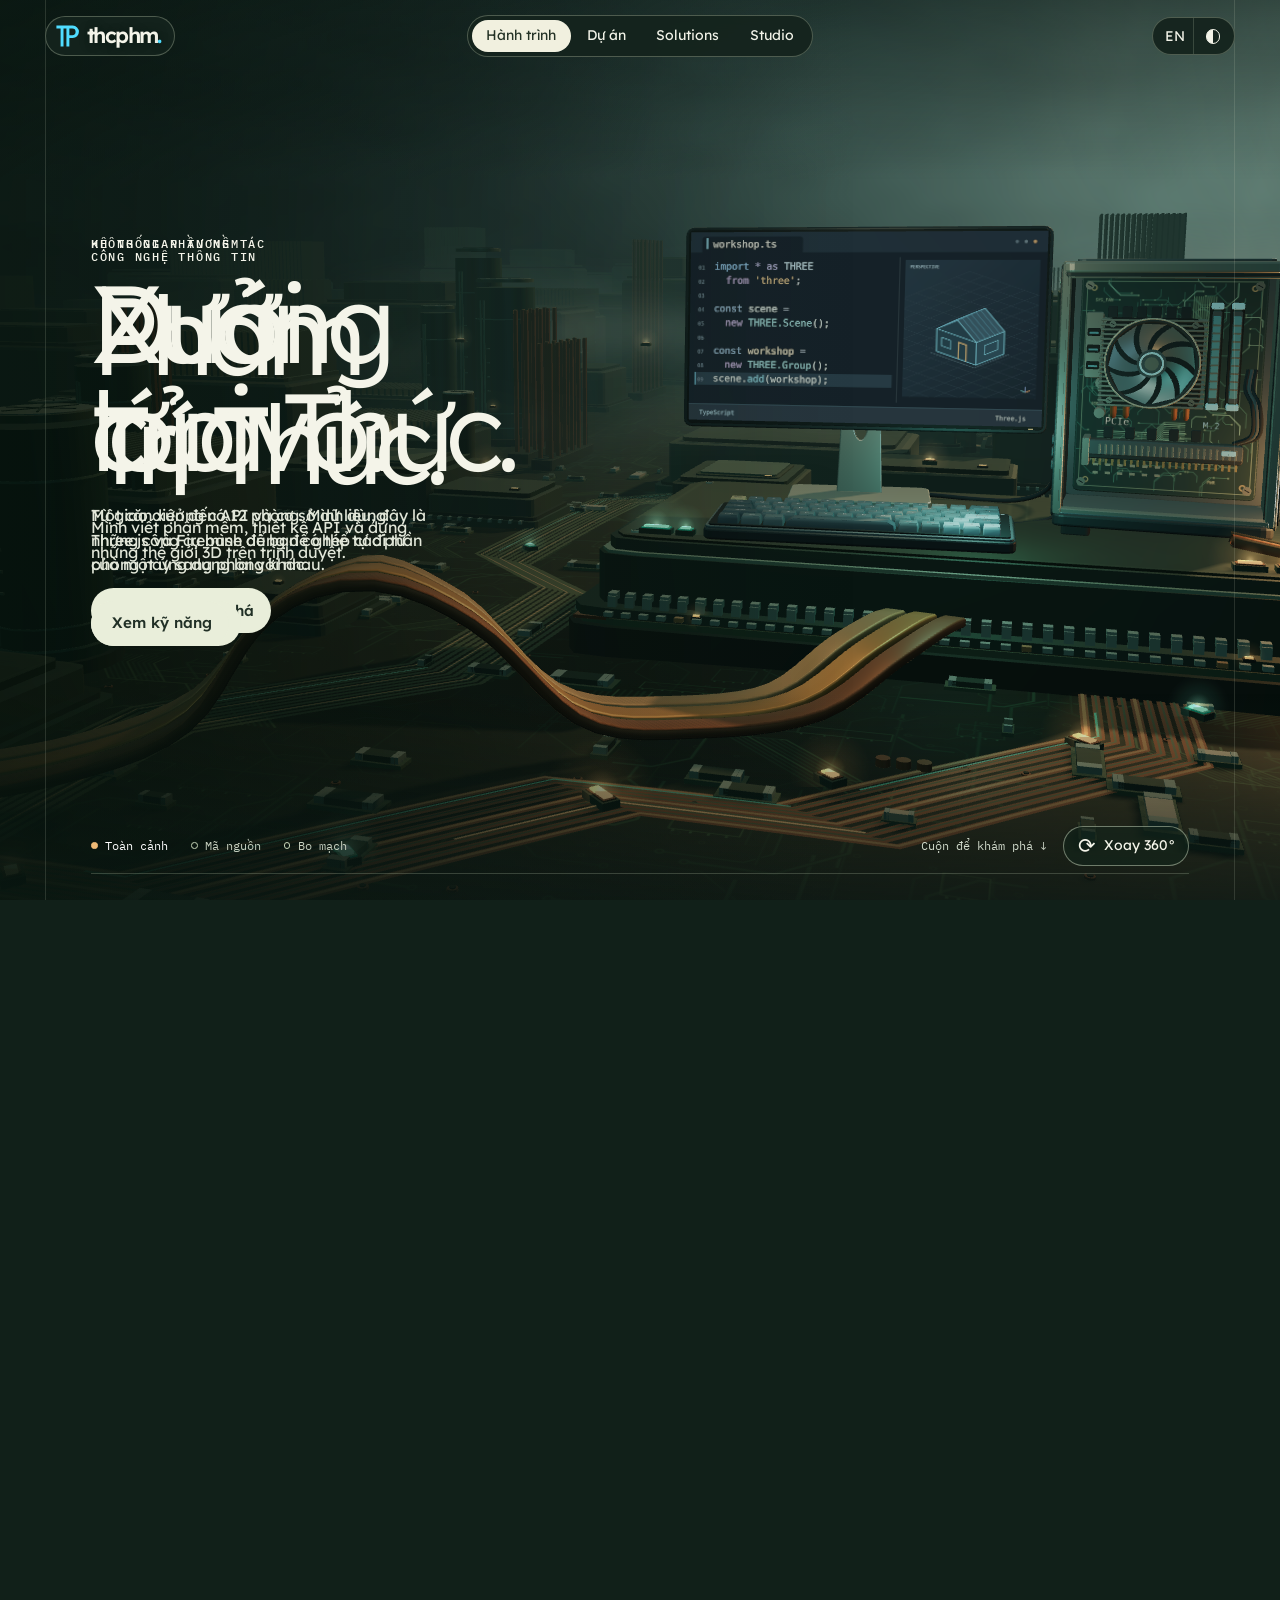
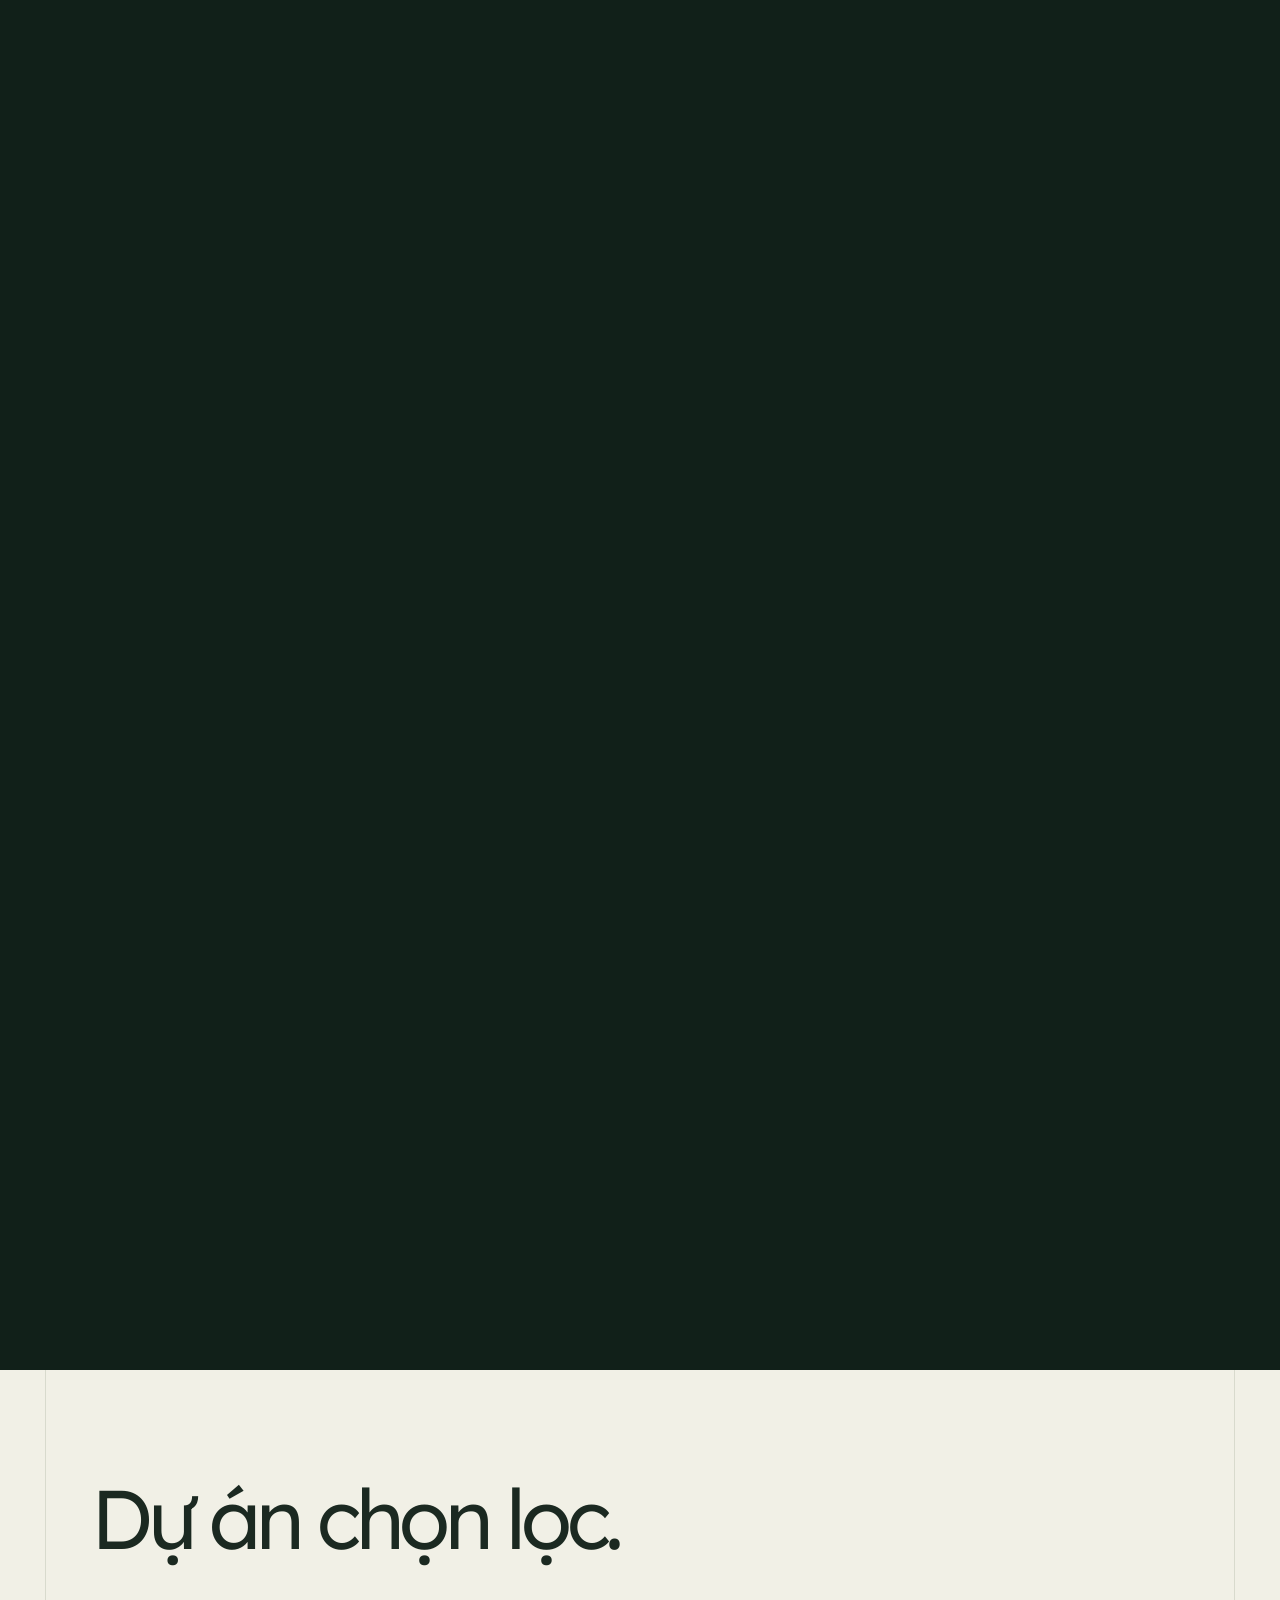
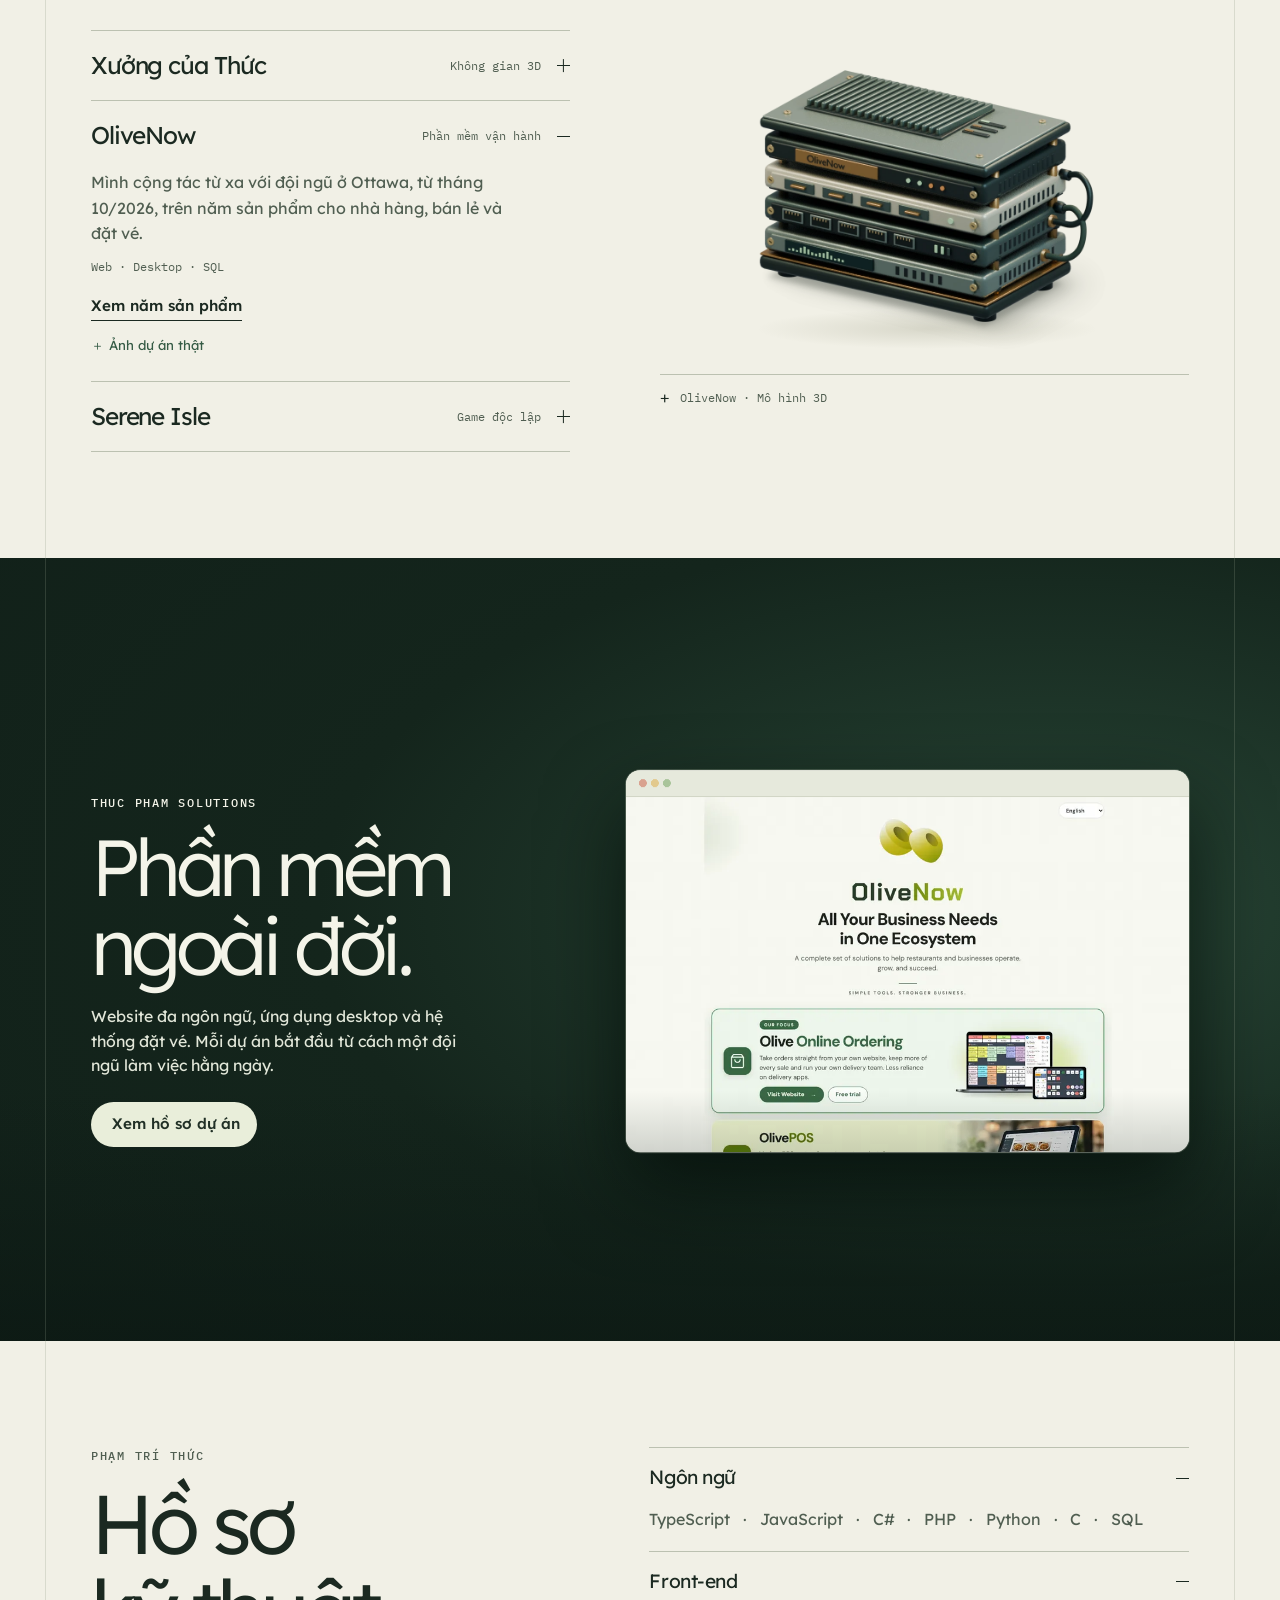
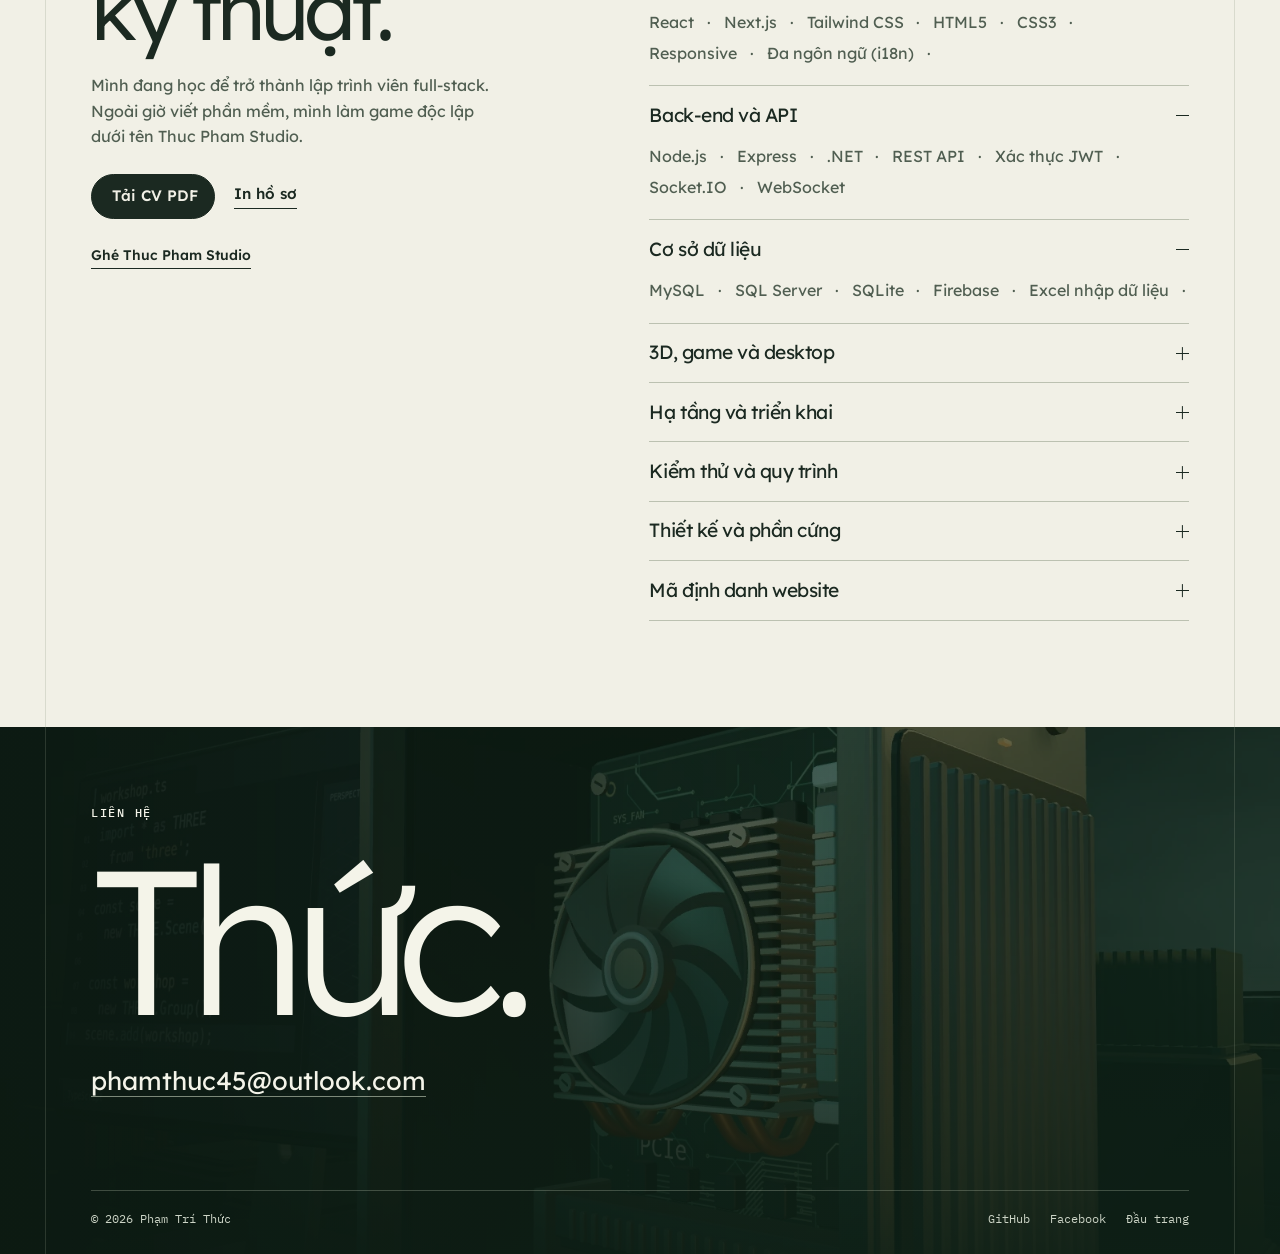
==== index.html @ 3caa277a "Sửa lỗi font tiếng Việt trên điện thoại Chữ monospace dùng ui-monospace/Courier New; điện thoại khôn" ====
<!doctype html>
<html
  lang="vi"
  data-theme="light"
  data-title-vi="Phạm Trí Thức · Hành trình CV 3D"
  data-title-en="Phạm Trí Thức · A 3D CV journey"
  data-desc-vi="Khám phá góc lập trình, dự án và kỹ năng của Phạm Trí Thức trong một hành trình 3D."
  data-desc-en="Explore Phạm Trí Thức’s software, projects and skills in a scroll-driven 3D world."
>
  <head
    ><meta charset="utf-8" /><meta
      name="viewport"
      content="width=device-width, initial-scale=1, viewport-fit=cover" /><meta
      name="theme-color"
      content="#14241d" />
    <title>Phạm Trí Thức · Hành trình CV 3D</title
    ><meta
      name="description"
      content="Khám phá góc lập trình, dự án và kỹ năng của Phạm Trí Thức trong một hành trình 3D." /><link rel="canonical" href="https://thcphm.github.io/" /><meta property="og:type" content="website" /><meta property="og:site_name" content="Phạm Trí Thức" /><meta property="og:locale" content="vi_VN" /><meta property="og:url" content="https://thcphm.github.io/" /><meta property="og:title" content="Phạm Trí Thức · Hành trình CV 3D" /><meta property="og:description" content="Khám phá góc lập trình, dự án và kỹ năng của Phạm Trí Thức trong một hành trình 3D." /><meta property="og:image" content="https://thcphm.github.io/assets/og-home.jpg" /><meta property="og:image:width" content="1200" /><meta property="og:image:height" content="630" /><meta name="twitter:card" content="summary_large_image" /><script>
      document.documentElement.classList.add("js");
      try {
        if (localStorage.getItem("tp-lang") === "en") document.documentElement.lang = "en";
        if (localStorage.getItem("tp-theme") === "dark") document.documentElement.dataset.theme = "dark";
      } catch (e) {}
    </script>
    <link rel="icon" href="/assets/field/tp-mark.svg" /><link rel="stylesheet" href="/assets/field-guide.css?v=tp9" />
    <script defer src="/script.js?v=field-4"></script
    ><script defer src="/assets/field-guide.js?v=tp5"></script
    ><script data-goatcounter="https://thcphm.goatcounter.com/count" async src="//gc.zgo.at/count.js"></script
    ><link rel="stylesheet" href="/assets/workshop-viewer.css?v=6" /><script
      defer
      src="/assets/workshop-viewer.js?v=6"
    ></script
  ></head>
  <body id="top" class="page-home"
    ><a class="skip" href="#content"><span lang="vi">Đến nội dung</span><span lang="en">Skip to content</span></a>
    <header class="mast"
      ><a
        class="identity"
        href="/"
        aria-label="Phạm Trí Thức · Trang chủ"
        data-label-vi="Phạm Trí Thức · Trang chủ"
        data-label-en="Phạm Trí Thức · Home"
        ><svg class="brand-mark" viewBox="-2 -2 112 104" aria-hidden="true" focusable="false">
          <path
            fill="currentColor"
            fill-rule="evenodd"
            d="M0 0H78A30 30 0 0 1 78 60H62V100H48V14H34V100H20V14H0Z M62 14V46H76A16 16 0 0 0 76 14Z"
          /></svg
        ><span>thcphm<span class="brand-dot">.</span></span></a
      >
      <nav
        id="site-nav"
        aria-label="Điều hướng chính"
        data-label-vi="Điều hướng chính"
        data-label-en="Main navigation"
        ><a href="/" aria-current="page"><span lang="vi">Hành trình</span><span lang="en">Journey</span></a
        ><a href="/#du-an"><span lang="vi">Dự án</span><span lang="en">Projects</span></a
        ><a href="/solutions/">Solutions</a><a href="/studio/">Studio</a></nav
      ><div class="mast-tools"
        ><button
          id="lang-toggle"
          type="button"
          aria-label="Switch to English"
          data-label-vi="Switch to English"
          data-label-en="Đổi sang tiếng Việt"
          ><span lang="vi">EN</span><span lang="en">VI</span></button
        ><button
          id="theme-toggle"
          type="button"
          aria-label="Đổi giao diện sáng tối"
          data-label-vi="Đổi giao diện sáng tối"
          data-label-en="Change colour theme"
          aria-pressed="false"
          ><span class="theme-disc" aria-hidden="true"></span></button
        ><button
          id="menu-toggle"
          type="button"
          aria-expanded="false"
          aria-controls="site-nav"
          aria-label="Mở trình đơn"
          data-label-vi="Mở trình đơn"
          data-label-en="Open menu"
          ><span aria-hidden="true">☰</span></button
        ></div
      ></header
    >
    <main id="content"
      ><section
        class="tour"
        id="ho-so"
        aria-label="Hành trình CV 3D"
        data-label-vi="Hành trình CV 3D"
        data-label-en="The 3D CV journey"
        ><div class="marker mk-code" id="ma-nguon" aria-hidden="true"></div
        ><div class="marker mk-hardware" id="bo-mach" aria-hidden="true"></div>
        <div class="tour-stage"
          ><div class="world-visual" aria-hidden="true"
            ><picture class="world-plate" data-plate="0"
              ><source media="(max-aspect-ratio: 4/5)" srcset="/assets/field/mobile/profile.webp" /><img
                src="/assets/field/profile.webp"
                alt=""
                draggable="false"
                fetchpriority="high" /></picture
            ><picture class="world-plate" data-plate="1"
              ><source media="(max-aspect-ratio: 4/5)" srcset="/assets/field/mobile/code.webp" /><img
                src="/assets/field/code.webp"
                alt=""
                draggable="false"
                loading="lazy" /></picture
            ><picture class="world-plate" data-plate="2"
              ><source media="(max-aspect-ratio: 4/5)" srcset="/assets/field/mobile/hardware.webp" /><img
                src="/assets/field/hardware.webp"
                alt=""
                draggable="false"
                loading="lazy" /></picture
            ><canvas id="world-canvas" hidden></canvas></div
          ><div class="world-shade"></div><div class="page-lines" aria-hidden="true"></div>
          <div class="tour-copy inset"
            ><article class="chapter-copy active" data-copy="0"
              ><p class="eyebrow"
                ><span lang="vi">Công nghệ thông tin</span><span lang="en">Information technology</span></p
              ><h1>Phạm<br />Trí Thức.</h1
              ><p class="deck"
                ><span lang="vi">Mình viết phần mềm, thiết kế API và dựng những thế giới 3D trên trình duyệt.</span
                ><span lang="en">I build software, design APIs and create 3D worlds for the browser.</span></p
              ><a class="pill" href="#ma-nguon"
                ><span lang="vi">Bắt đầu khám phá</span><span lang="en">Start exploring</span></a
              ></article
            ><article class="chapter-copy" data-copy="1"
              ><p class="eyebrow"
                ><span lang="vi">Không gian tương tác</span><span lang="en">Interactive spaces</span></p
              ><h2
                ><span lang="vi">Xưởng<br />của Thức.</span><span lang="en">Inside my<br />workshop.</span></h2
              ><p class="deck"
                ><span lang="vi"
                  >Một căn xưởng có 12 phòng. Mình dùng Three.js và Firebase để bạn có thể tự đi từ phòng này sang
                  phòng khác.</span
                ><span lang="en"
                  >A workshop with twelve rooms. I used Three.js and Firebase to let you find your own way through
                  them.</span
                ></p
              ><a class="pill" href="#xuong-3d"
                ><span lang="vi">Xem xưởng 3D</span><span lang="en">Explore the 3D workshop</span></a
              ></article
            ><article class="chapter-copy" data-copy="2"
              ><p class="eyebrow"><span lang="vi">Hệ thống phần mềm</span><span lang="en">Software systems</span></p
              ><h2
                ><span lang="vi">Dưới<br />lớp vỏ.</span><span lang="en">Under<br />the hood.</span></h2
              ><p class="deck"
                ><span lang="vi"
                  >Từ giao diện đến API và cơ sở dữ liệu, đây là những công cụ mình dùng để ghép các phần của một ứng
                  dụng lại với nhau.</span
                ><span lang="en"
                  >From the interface to APIs and databases, these are the tools I use to put an application
                  together.</span
                ></p
              ><a class="pill" href="#ky-nang"
                ><span lang="vi">Xem kỹ năng</span><span lang="en">Explore my tools</span></a
              ></article
            ></div
          >
          <div class="tour-foot inset"
            ><nav
              class="rail"
              aria-label="Chọn chương 3D"
              data-label-vi="Chọn chương 3D"
              data-label-en="Choose a 3D chapter"
              ><a data-jump="0" href="#ho-so" aria-current="step"
                ><span class="rail-tick" aria-hidden="true"></span><span lang="vi">Toàn cảnh</span
                ><span lang="en">Overview</span></a
              ><a data-jump="1" href="#ma-nguon"
                ><span class="rail-tick" aria-hidden="true"></span><span lang="vi">Mã nguồn</span
                ><span lang="en">Code</span></a
              ><a data-jump="2" href="#bo-mach"
                ><span class="rail-tick" aria-hidden="true"></span><span lang="vi">Bo mạch</span
                ><span lang="en">Hardware</span></a
              ></nav
            ><div class="scene-tools"
              ><span class="scroll-cue"
                ><span lang="vi">Cuộn để khám phá</span><span lang="en">Scroll to explore</span> ↓</span
              ><button
                class="orbit-open"
                id="open-orbit"
                type="button"
                aria-haspopup="dialog"
                aria-controls="orbit-dialog"
                ><span aria-hidden="true">⟳</span> <span lang="vi">Xoay 360°</span
                ><span lang="en">Rotate 360°</span></button
              ></div
            ><span class="tour-progress" aria-hidden="true"></span></div></div
      ></section>
      <dialog id="orbit-dialog" aria-labelledby="orbit-title"
        ><div class="orbit-head"
          ><h2 id="orbit-title"
            ><span lang="vi">Xoay góc lập trình</span><span lang="en">Rotate the workstation</span></h2
          ><button type="button" id="close-orbit"
            ><span lang="vi">Trở về hành trình</span><span lang="en">Back to the journey</span> ×</button
          ></div
        ><figure class="workbench" id="workbench">
          <div class="desk-frame">
            <div class="desk-field" id="model-stage" role="group" aria-label="Góc lập trình 3D">
              <img
                id="desk-poster"
                src="/assets/lab/profile.webp"
                alt=""
                width="1152"
                height="720"
                loading="lazy"
                draggable="false"
              />
              <div class="lab-frames" id="lab-frames" aria-hidden="true" hidden></div>
            </div>
            <div class="desk-caption">
              <span class="desk-title" id="lab-caption"
                ><span lang="vi">Góc lập trình</span><span lang="en">Developer workstation</span></span
              >
              <span class="desk-readout" id="scene-hint"
                ><span lang="vi">Mô hình 3D</span><span lang="en">3D model</span></span
              >
              <button class="lab-retry" id="lab-retry" type="button" hidden
                ><span lang="vi">Tải lại góc xoay</span><span lang="en">Reload views</span></button
              >
            </div>
          </div>
          <figcaption class="desk-controls" hidden>
            <div
              class="angles"
              role="group"
              aria-label="Góc nhìn"
              data-label-vi="Góc nhìn"
              data-label-en="Camera view"
            >
              <button type="button" data-angle="profile" aria-pressed="true"
                ><span lang="vi">Toàn cảnh</span><span lang="en">Overview</span></button
              >
              <button type="button" data-angle="code" aria-pressed="false"
                ><span lang="vi">Mã nguồn</span><span lang="en">Code</span></button
              >
              <button type="button" data-angle="hardware" aria-pressed="false"
                ><span lang="vi">Bo mạch</span><span lang="en">Hardware</span></button
              >
            </div>
            <div
              class="orbit-tools"
              role="group"
              aria-label="Xoay mô hình"
              data-label-vi="Xoay mô hình"
              data-label-en="Rotate model"
            >
              <button
                type="button"
                data-turn="-1"
                aria-label="Xoay trái"
                data-label-vi="Xoay trái"
                data-label-en="Rotate left"
                >←</button
              >
              <button
                type="button"
                id="orbit-reset"
                aria-label="Về góc ban đầu"
                data-label-vi="Về góc ban đầu"
                data-label-en="Reset orientation"
                title="Về góc ban đầu"
                ><span aria-hidden="true">↺</span> <span id="orbit-value">0°</span></button
              >
              <button
                type="button"
                data-turn="1"
                aria-label="Xoay phải"
                data-label-vi="Xoay phải"
                data-label-en="Rotate right"
                >→</button
              >
            </div>
          </figcaption>
          <span class="visually-hidden" id="scene-status" aria-live="polite"></span> </figure></dialog
      ><script defer src="/assets/it-workbench.js?v=field-4"></script
      ><section class="exhibit paper-block" id="du-an"
        ><div class="page-lines" aria-hidden="true"></div
        ><div class="inset"
          ><header class="section-title"
            ><h2><span lang="vi">Dự án chọn lọc.</span><span lang="en">Selected projects.</span></h2></header
          ><div class="exhibit-grid"
            ><div class="entry-list"
              ><details class="entry" data-specimen="workshop" name="selected-projects"
                ><summary
                  ><span class="entry-title">Xưởng của Thức</span
                  ><span class="entry-kind"
                    ><span lang="vi">Không gian 3D</span><span lang="en">3D environment</span></span
                  ><span class="expand-mark" aria-hidden="true"></span></summary
                ><div class="spec-slot"></div
                ><div class="entry-body"
                  ><p
                    ><span lang="vi"
                      >Mình dựng một căn nhà 3D có 12 phòng. Chọn Phòng Công Nghệ để xem bàn máy, hoặc lên Sân Thượng
                      thăm kính thiên văn.</span
                    ><span lang="en"
                      >I built this 12-room 3D house. Visit the technology room to see the workstation, or go up to
                      the rooftop telescope.</span
                    ></p
                  ><p class="materials">Three.js · WebGL · TypeScript</p
                  ><a class="textlink" href="https://thcphm.github.io/xuong-cua-thuc/"
                    ><span lang="vi">Mở Xưởng gốc</span><span lang="en">Open the original workshop</span></a
                  ><details class="room-index"
                    ><summary
                      ><span lang="vi">Khám phá 12 phòng</span><span lang="en">Explore the 12 rooms</span></summary
                    ><ul class="tags rooms" lang="vi" aria-label="Các phòng"
                      ><li><button type="button" data-room-jump="nhac">Phòng Nhạc</button></li
                      ><li><button type="button" data-room-jump="sach">Phòng Sách</button></li
                      ><li><button type="button" data-room-jump="cong">Phòng Công Nghệ</button></li
                      ><li><button type="button" data-room-jump="game">Phòng Giải Trí</button></li
                      ><li><button type="button" data-room-jump="hoc">Phòng Học</button></li
                      ><li><button type="button" data-room-jump="garage">Garage AI</button></li
                      ><li><button type="button" data-room-jump="san">Sân Thượng</button></li
                      ><li><button type="button" data-room-jump="vuon">Sân Vườn</button></li
                      ><li><button type="button" data-room-jump="kehoach">Phòng Kế Hoạch</button></li
                      ><li><button type="button" data-room-jump="bep">Phòng Bếp</button></li
                      ><li><button type="button" data-room-jump="nghi">Phòng nghỉ</button></li
                      ><li><button type="button" data-room-jump="ham">Phòng Thực Nghiệm</button></li></ul
                    ><ul class="tags rooms" lang="en" aria-label="Rooms"
                      ><li><button type="button" data-room-jump="nhac">Music room</button></li
                      ><li><button type="button" data-room-jump="sach">Library</button></li
                      ><li><button type="button" data-room-jump="cong">Technology room</button></li
                      ><li><button type="button" data-room-jump="game">Game room</button></li
                      ><li><button type="button" data-room-jump="hoc">Study</button></li
                      ><li><button type="button" data-room-jump="garage">AI garage</button></li
                      ><li><button type="button" data-room-jump="san">Rooftop</button></li
                      ><li><button type="button" data-room-jump="vuon">Garden</button></li
                      ><li><button type="button" data-room-jump="kehoach">Planning room</button></li
                      ><li><button type="button" data-room-jump="bep">Kitchen</button></li
                      ><li><button type="button" data-room-jump="nghi">Rest room</button></li
                      ><li><button type="button" data-room-jump="ham">Experiment lab</button></li></ul
                    ></details
                  ></div
                ></details
              ><details class="entry" data-specimen="ecosystem" name="selected-projects" open
                ><summary
                  ><span class="entry-title">OliveNow</span
                  ><span class="entry-kind"
                    ><span lang="vi">Phần mềm vận hành</span><span lang="en">Software systems</span></span
                  ><span class="expand-mark" aria-hidden="true"></span></summary
                ><div class="spec-slot"></div
                ><div class="entry-body"
                  ><p
                    ><span lang="vi"
                      >Mình cộng tác từ xa với đội ngũ ở Ottawa, từ tháng 10/2026, trên năm sản phẩm cho nhà hàng, bán
                      lẻ và đặt vé.</span
                    ><span lang="en"
                      >I work remotely with the Ottawa team on five restaurant, retail and ticketing products,
                      starting in October 2026.</span
                    ></p
                  ><p class="materials">Web · Desktop · SQL</p
                  ><a class="textlink" href="/solutions/du-an/#olivenow"
                    ><span lang="vi">Xem năm sản phẩm</span><span lang="en">View the five products</span></a
                  ><details class="source-shot"
                    ><summary
                      ><span lang="vi">Ảnh dự án thật</span><span lang="en">Original project image</span></summary
                    ><img
                      src="/img/olivenow.webp"
                      alt="Website thật của OliveNow"
                      data-alt-vi="Website thật của OliveNow"
                      data-alt-en="The OliveNow website"
                      loading="lazy" /></details></div></details
              ><details class="entry" data-specimen="island" name="selected-projects"
                ><summary
                  ><span class="entry-title">Serene Isle</span
                  ><span class="entry-kind"><span lang="vi">Game độc lập</span><span lang="en">Indie game</span></span
                  ><span class="expand-mark" aria-hidden="true"></span></summary
                ><div class="spec-slot"></div
                ><div class="entry-body"
                  ><p
                    ><span lang="vi"
                      >Một hòn đảo nhỏ để nghỉ ngơi ngay trên trình duyệt. Mình đang xây dựng phiên bản Unity với đồ
                      họa mới.</span
                    ><span lang="en"
                      >A quiet island you can visit in your browser. I’m building a Unity edition with new
                      artwork.</span
                    ></p
                  ><p class="materials">Web · Game design · Unity</p
                  ><a class="textlink" href="/studio/#serene-isle"
                    ><span lang="vi">Khám phá hòn đảo</span><span lang="en">Explore the island</span></a
                  ><details class="source-shot"
                    ><summary
                      ><span lang="vi">Ảnh dự án thật</span><span lang="en">Original project image</span></summary
                    ><img
                      src="/img/serene.webp"
                      alt="Ảnh trong game Serene Isle"
                      data-alt-vi="Ảnh trong game Serene Isle"
                      data-alt-en="An in-game view of Serene Isle"
                      loading="lazy" /></details></div></details></div
            ><div class="specimens"
              ><figure class="spec-plate workshop-viewer" data-figure="workshop" id="xuong-3d">
                <div class="workshop-panel" id="workshop-panel">
                  <div class="workshop-bar" data-workshop-tools hidden>
                    <div
                      class="workshop-modes"
                      role="group"
                      aria-label="Cách xem Xưởng của Thức"
                      data-label-vi="Cách xem Xưởng của Thức"
                      data-label-en="Workshop display"
                    >
                      <button type="button" data-workshop-mode="model" aria-pressed="true"
                        ><span lang="vi">Mô hình 3D</span><span lang="en">3D model</span></button
                      >
                      <button type="button" data-workshop-mode="photo" aria-pressed="false"
                        ><span lang="vi">Ảnh trang gốc</span><span lang="en">Original site image</span></button
                      >
                    </div>
                    <button
                      type="button"
                      data-workshop-expand
                      aria-haspopup="dialog"
                      aria-expanded="false"
                      aria-controls="workshop-dialog"
                      ><span lang="vi">Mở rộng</span><span lang="en">Enlarge</span></button
                    >
                  </div>
                  <div
                    class="workshop-stage"
                    data-workshop-stage
                    role="group"
                    aria-label="Xưởng của Thức, mô hình 3D gốc với 12 phòng và biển hiệu TP"
                    data-label-vi="Xưởng của Thức, mô hình 3D gốc với 12 phòng và biển hiệu TP"
                    data-label-en="Thức’s original 3D workshop, with 12 rooms and the TP sign"
                  >
                    <img
                      data-workshop-poster
                      src="/assets/workshop/overview.webp"
                      width="1280"
                      height="800"
                      loading="lazy"
                      decoding="async"
                      draggable="false"
                      alt="Căn xưởng xanh đậm với biển TP phát sáng, robot ở sảnh và các phòng bố trí quanh sảnh."
                      data-alt-vi="Căn xưởng xanh đậm với biển TP phát sáng, robot ở sảnh và các phòng bố trí quanh sảnh."
                      data-alt-en="The dark blue workshop with its glowing TP sign, lobby robot and surrounding rooms."
                    />
                    <div data-workshop-film class="workshop-film" aria-hidden="true" hidden></div>
                    <div data-workshop-host class="workshop-host" aria-hidden="true"></div>
                    <div
                      data-workshop-labels
                      class="workshop-labels"
                      aria-label="Phòng trong xưởng"
                      data-label-vi="Phòng trong xưởng"
                      data-label-en="Rooms in the workshop"
                      role="group"
                    ></div>
                    <div data-workshop-photo class="workshop-photo" hidden></div>
                    <button type="button" class="workshop-home" data-workshop-home hidden
                      ><span lang="vi">Về toàn cảnh</span><span lang="en">Back to overview</span></button>
                  </div>
                  <div class="workshop-ctrl" data-workshop-tools hidden>
                    <label class="workshop-rooms" for="workshop-room"
                      ><span lang="vi">Chọn phòng</span><span lang="en">Choose a room</span
                      ><select id="workshop-room"
                        ><option value="" data-vi="Toàn cảnh" data-en="Overview">Toàn cảnh</option
                        ><option value="nhac" data-vi="Phòng Nhạc" data-en="Music room">Phòng Nhạc</option
                        ><option value="sach" data-vi="Phòng Sách" data-en="Library">Phòng Sách</option
                        ><option value="cong" data-vi="Phòng Công Nghệ" data-en="Technology room"
                          >Phòng Công Nghệ</option
                        ><option value="game" data-vi="Phòng Giải Trí" data-en="Game room">Phòng Giải Trí</option
                        ><option value="hoc" data-vi="Phòng Học" data-en="Study">Phòng Học</option
                        ><option value="garage" data-vi="Garage AI" data-en="AI garage">Garage AI</option
                        ><option value="san" data-vi="Sân Thượng" data-en="Rooftop">Sân Thượng</option
                        ><option value="vuon" data-vi="Sân Vườn" data-en="Garden">Sân Vườn</option
                        ><option value="kehoach" data-vi="Phòng Kế Hoạch" data-en="Planning room"
                          >Phòng Kế Hoạch</option
                        ><option value="bep" data-vi="Phòng Bếp" data-en="Kitchen">Phòng Bếp</option
                        ><option value="nghi" data-vi="Phòng nghỉ" data-en="Rest room">Phòng nghỉ</option
                        ><option value="ham" data-vi="Phòng Thực Nghiệm" data-en="Experiment lab"
                          >Phòng Thực Nghiệm</option
                        ></select
                      ></label
                    >
                    <div class="workshop-zoom" role="group" aria-label="Độ phóng đại" data-label-vi="Độ phóng đại" data-label-en="Magnification">
                      <button type="button" data-workshop-zoom="-1" aria-label="Thu nhỏ mô hình" data-label-vi="Thu nhỏ mô hình" data-label-en="Zoom out">−</button>
                      <span data-workshop-magnification>100%</span>
                      <button type="button" data-workshop-zoom="1" aria-label="Phóng to mô hình" data-label-vi="Phóng to mô hình" data-label-en="Zoom in">+</button>
                    </div>
                    <div
                      class="workshop-turn"
                      role="group"
                      aria-label="Xoay xưởng"
                      data-label-vi="Xoay xưởng"
                      data-label-en="Rotate workshop"
                    >
                      <button
                        type="button"
                        data-workshop-turn="-1"
                        aria-label="Xoay xưởng sang trái"
                        data-label-vi="Xoay xưởng sang trái"
                        data-label-en="Rotate workshop left"
                        ><span aria-hidden="true">↶</span></button
                      >
                      <button
                        type="button"
                        data-workshop-reset
                        aria-label="Về góc ban đầu của cảnh đang xem"
                        data-label-vi="Về góc ban đầu của cảnh đang xem"
                        data-label-en="Reset the current view"
                        ><span data-workshop-degrees>0°</span></button
                      >
                      <button
                        type="button"
                        data-workshop-turn="1"
                        aria-label="Xoay xưởng sang phải"
                        data-label-vi="Xoay xưởng sang phải"
                        data-label-en="Rotate workshop right"
                        ><span aria-hidden="true">↷</span></button
                      >
                    </div>
                  </div>
                  <p class="workshop-hint" data-workshop-help hidden></p>
                  <p class="visually-hidden" data-workshop-status aria-live="polite" aria-atomic="true"></p>
                </div>
                <figcaption
                  ><i aria-hidden="true">+</i
                  ><span
                    >Xưởng của Thức · <span lang="vi">Mô hình từ dự án gốc</span
                    ><span lang="en">Model from the original project</span></span
                  ></figcaption
                >
              </figure>
              <figure class="spec-plate" data-figure="ecosystem" hidden
                ><div class="spec-object"
                  ><img
                    src="/assets/field/ecosystem.webp"
                    loading="lazy"
                    alt="Mô hình máy tính có bốn mô-đun"
                    data-alt-vi="Mô hình máy tính có bốn mô-đun"
                    data-alt-en="Four-module computing system" /><img
                    class="mesh-pass"
                    src="/assets/field/ecosystem-edges.webp"
                    loading="lazy"
                    alt=""
                    aria-hidden="true" /></div
                ><figcaption
                  ><i aria-hidden="true">+</i
                  ><span
                    >OliveNow · <span lang="vi">Mô hình 3D</span><span lang="en">3D study</span></span
                  ></figcaption
                ></figure
              ><figure class="spec-plate" data-figure="island" hidden
                ><div class="spec-object"
                  ><img
                    src="/assets/field/island.webp"
                    loading="lazy"
                    alt="Mô hình hòn đảo nhỏ có biển và cây"
                    data-alt-vi="Mô hình hòn đảo nhỏ có biển và cây"
                    data-alt-en="Cutaway model of a small wooded island" /><img
                    class="mesh-pass"
                    src="/assets/field/island-edges.webp"
                    loading="lazy"
                    alt=""
                    aria-hidden="true" /></div
                ><figcaption
                  ><i aria-hidden="true">+</i
                  ><span
                    >Serene Isle · <span lang="vi">Mô hình 3D</span><span lang="en">3D study</span></span
                  ></figcaption
                ></figure
              ></div
            ></div
          ></div
        ></section
      ><dialog
        id="workshop-dialog"
        aria-label="Xưởng của Thức"
        data-label-vi="Xưởng của Thức, chế độ xem rộng"
        data-label-en="Thức’s workshop, enlarged view"
        ><div data-workshop-slot></div></dialog
      ><section class="interlude scene-band product-cover" id="tps"
        ><picture class="cover-image"
          ><img
            src="/img/olivenow.webp"
            alt="Website thật của OliveNow"
            data-alt-vi="Website thật của OliveNow"
            data-alt-en="The OliveNow website"
            width="960"
            height="606"
            loading="lazy" /></picture
        ><div class="page-lines" aria-hidden="true"></div
        ><div class="inset inter-type"
          ><p class="eyebrow">Thuc Pham Solutions</p
          ><h2
            ><span lang="vi">Phần mềm<br />ngoài đời.</span><span lang="en">Software in<br />the wild.</span></h2
          ><p class="deck"
            ><span lang="vi"
              >Website đa ngôn ngữ, ứng dụng desktop và hệ thống đặt vé. Mỗi dự án bắt đầu từ cách một đội ngũ làm
              việc hằng ngày.</span
            ><span lang="en"
              >Multilingual websites, desktop apps and ticketing systems. Each project starts with how a team works
              day to day.</span
            ></p
          ><a class="pill" href="/solutions/du-an/"
            ><span lang="vi">Xem hồ sơ dự án</span><span lang="en">Browse project files</span></a
          ></div
        ></section
      ><section class="paper-block dossier" id="ky-nang"
        ><div class="page-lines" aria-hidden="true"></div
        ><div class="inset split-layout"
          ><div class="section-title"
            ><p class="eyebrow">Phạm Trí Thức</p
            ><h2
              ><span lang="vi">Hồ sơ<br />kỹ thuật.</span><span lang="en">Technical<br />profile.</span></h2
            ><p class="intro"
              ><span lang="vi"
                >Mình đang học để trở thành lập trình viên full-stack. Ngoài giờ viết phần mềm, mình làm game độc lập
                dưới tên Thuc Pham Studio.</span
              ><span lang="en"
                >I’m studying to become a full-stack developer. Outside of software work, I make independent games as
                Thuc Pham Studio.</span
              ></p
            ><div class="action-row"
              ><a
                class="pill"
                id="download-cv"
                data-cv-link
                href="/assets/cv-vi.pdf"
                download="Pham-Tri-Thuc-CV-VI.pdf"
                ><span lang="vi">Tải CV PDF</span><span lang="en">Download CV PDF</span></a
              ><button type="button" class="textlink" data-print
                ><span lang="vi">In hồ sơ</span><span lang="en">Print profile</span></button
              ></div
            ><a class="textlink" href="/studio/"
              ><span lang="vi">Ghé Thuc Pham Studio</span><span lang="en">Visit Thuc Pham Studio</span></a
            ></div
          ><div class="ledger"
            ><details class="skill-row" open
              ><summary
                ><span><span lang="vi">Ngôn ngữ</span><span lang="en">Languages</span></span
                ><span class="expand-mark" aria-hidden="true"></span></summary
              ><ul class="tags"
                ><li>TypeScript</li
                ><li>JavaScript</li
                ><li>C#</li
                ><li>PHP</li
                ><li>Python</li
                ><li>C</li
                ><li>SQL</li></ul
              ></details
            ><details class="skill-row" open
              ><summary
                ><span><span>Front-end</span></span
                ><span class="expand-mark" aria-hidden="true"></span></summary
              ><ul class="tags"
                ><li>React</li
                ><li>Next.js</li
                ><li>Tailwind CSS</li
                ><li>HTML5</li
                ><li>CSS3</li
                ><li>Responsive</li
                ><li lang="vi">Đa ngôn ngữ (i18n)</li
                ><li lang="en">Internationalisation (i18n)</li></ul
              ></details
            ><details class="skill-row" open
              ><summary
                ><span><span lang="vi">Back-end và API</span><span lang="en">Back-end and APIs</span></span
                ><span class="expand-mark" aria-hidden="true"></span></summary
              ><ul class="tags"
                ><li>Node.js</li
                ><li>Express</li
                ><li>.NET</li
                ><li>REST API</li
                ><li lang="vi">Xác thực JWT</li
                ><li lang="en">JWT auth</li
                ><li>Socket.IO</li
                ><li>WebSocket</li></ul
              ></details
            ><details class="skill-row" open
              ><summary
                ><span><span lang="vi">Cơ sở dữ liệu</span><span lang="en">Databases</span></span
                ><span class="expand-mark" aria-hidden="true"></span></summary
              ><ul class="tags"
                ><li>MySQL</li
                ><li>SQL Server</li
                ><li>SQLite</li
                ><li>Firebase</li
                ><li lang="vi">Excel nhập dữ liệu</li
                ><li lang="en">Excel data import</li></ul
              ></details
            ><details class="skill-row"
              ><summary
                ><span><span lang="vi">3D, game và desktop</span><span lang="en">3D, games and desktop</span></span
                ><span class="expand-mark" aria-hidden="true"></span></summary
              ><ul class="tags"
                ><li>Three.js</li
                ><li>WebGL</li
                ><li>Unity</li
                ><li>Electron</li
                ><li lang="vi">Ứng dụng desktop Windows</li
                ><li lang="en">Windows desktop apps</li></ul
              ></details
            ><details class="skill-row"
              ><summary
                ><span
                  ><span lang="vi">Hạ tầng và triển khai</span
                  ><span lang="en">Infrastructure and deployment</span></span
                ><span class="expand-mark" aria-hidden="true"></span></summary
              ><ul class="tags"
                ><li>Docker</li
                ><li lang="vi">CI/CD GitHub Actions</li
                ><li lang="en">CI/CD with GitHub Actions</li
                ><li>Linux</li
                ><li>Git</li
                ><li lang="vi">Domain và DNS</li
                ><li lang="en">Domains and DNS</li
                ><li>SSL/HTTPS</li
                ><li>GitHub Pages</li
                ><li>SiteGround</li></ul
              ></details
            ><details class="skill-row"
              ><summary
                ><span><span lang="vi">Kiểm thử và quy trình</span><span lang="en">Testing and process</span></span
                ><span class="expand-mark" aria-hidden="true"></span></summary
              ><ul class="tags"
                ><li>Jest</li
                ><li>Unit test</li
                ><li>Postman</li
                ><li>Agile/Scrum</li
                ><li>Jira</li
                ><li>Trello</li
                ><li lang="vi">Viết tài liệu yêu cầu</li
                ><li lang="en">Requirement docs</li></ul
              ></details
            ><details class="skill-row"
              ><summary
                ><span><span lang="vi">Thiết kế và phần cứng</span><span lang="en">Design and hardware</span></span
                ><span class="expand-mark" aria-hidden="true"></span></summary
              ><ul class="tags"
                ><li>Figma</li
                ><li>UI/UX</li
                ><li>Prototype</li
                ><li>Pixel art</li
                ><li lang="vi">Máy quét mã vạch</li
                ><li lang="en">Barcode scanners</li
                ><li lang="vi">Máy in hoá đơn</li
                ><li lang="en">Receipt printers</li></ul
              ></details
            ><details class="skill-row code-detail"
              ><summary
                ><span><span lang="vi">Mã định danh website</span><span lang="en">Website identifier</span></span
                ><span class="expand-mark" aria-hidden="true"></span></summary
              ><div class="scan" id="scan">
                <svg
                  class="barcode"
                  viewBox="0 0 231 60"
                  preserveAspectRatio="none"
                  shape-rendering="crispEdges"
                  role="img"
                  aria-labelledby="bc-title"
                >
                  <title id="bc-title">Code 128 · thcphm.github.io</title>
                  <g fill="currentColor">
                    <rect x="10" width="2" height="60"></rect>
                    <rect x="13" width="1" height="60"></rect>
                    <rect x="16" width="1" height="60"></rect>
                    <rect x="21" width="1" height="60"></rect>
                    <rect x="24" width="4" height="60"></rect>
                    <rect x="29" width="1" height="60"></rect>
                    <rect x="32" width="1" height="60"></rect>
                    <rect x="35" width="2" height="60"></rect>
                    <rect x="41" width="1" height="60"></rect>
                    <rect x="43" width="1" height="60"></rect>
                    <rect x="48" width="1" height="60"></rect>
                    <rect x="50" width="2" height="60"></rect>
                    <rect x="54" width="1" height="60"></rect>
                    <rect x="56" width="1" height="60"></rect>
                    <rect x="59" width="4" height="60"></rect>
                    <rect x="65" width="1" height="60"></rect>
                    <rect x="68" width="2" height="60"></rect>
                    <rect x="74" width="1" height="60"></rect>
                    <rect x="76" width="4" height="60"></rect>
                    <rect x="81" width="3" height="60"></rect>
                    <rect x="85" width="1" height="60"></rect>
                    <rect x="87" width="1" height="60"></rect>
                    <rect x="90" width="2" height="60"></rect>
                    <rect x="94" width="3" height="60"></rect>
                    <rect x="98" width="1" height="60"></rect>
                    <rect x="101" width="2" height="60"></rect>
                    <rect x="104" width="1" height="60"></rect>
                    <rect x="109" width="1" height="60"></rect>
                    <rect x="114" width="2" height="60"></rect>
                    <rect x="117" width="1" height="60"></rect>
                    <rect x="120" width="1" height="60"></rect>
                    <rect x="123" width="4" height="60"></rect>
                    <rect x="128" width="1" height="60"></rect>
                    <rect x="131" width="1" height="60"></rect>
                    <rect x="134" width="2" height="60"></rect>
                    <rect x="140" width="1" height="60"></rect>
                    <rect x="142" width="1" height="60"></rect>
                    <rect x="145" width="4" height="60"></rect>
                    <rect x="151" width="1" height="60"></rect>
                    <rect x="153" width="1" height="60"></rect>
                    <rect x="156" width="1" height="60"></rect>
                    <rect x="161" width="2" height="60"></rect>
                    <rect x="164" width="1" height="60"></rect>
                    <rect x="167" width="2" height="60"></rect>
                    <rect x="171" width="3" height="60"></rect>
                    <rect x="175" width="1" height="60"></rect>
                    <rect x="180" width="2" height="60"></rect>
                    <rect x="183" width="1" height="60"></rect>
                    <rect x="186" width="1" height="60"></rect>
                    <rect x="190" width="4" height="60"></rect>
                    <rect x="195" width="1" height="60"></rect>
                    <rect x="197" width="4" height="60"></rect>
                    <rect x="202" width="1" height="60"></rect>
                    <rect x="204" width="3" height="60"></rect>
                    <rect x="208" width="2" height="60"></rect>
                    <rect x="213" width="3" height="60"></rect>
                    <rect x="217" width="1" height="60"></rect>
                    <rect x="219" width="2" height="60"></rect>
                  </g>
                </svg>
                <span class="beam" aria-hidden="true"></span> </div
              ><p class="readout is-ok" id="readout" aria-live="polite">
                <span class="led" aria-hidden="true"></span>
                <span class="readout-text"
                  ><span lang="vi">Đã đọc: thcphm.github.io</span><span lang="en">Read: thcphm.github.io</span></span
                >
                <button class="rescan" type="button" id="rescan"
                  ><span lang="vi">Quét lại</span><span lang="en">Scan again</span></button
                >
              </p></details
            ></div
          ></div
        ></section
      ></main
    ><footer class="closing scene-band" id="lien-he"
      ><div class="closing-photo" aria-hidden="true"></div><div class="page-lines" aria-hidden="true"></div>
      <div class="closing-inner inset"
        ><p class="eyebrow"><span lang="vi">Liên hệ</span><span lang="en">Contact</span></p
        ><h2>Thức.</h2>
        <a class="mail" href="mailto:phamthuc45@outlook.com">phamthuc45@outlook.com</a>
        <div class="end-line"
          ><span>© <span data-year>2026</span> Phạm Trí Thức</span
          ><div
            ><a href="https://github.com/thcphm">GitHub</a
            ><a href="https://www.facebook.com/thuc.pham.0405/">Facebook</a
            ><a href="#top"><span lang="vi">Đầu trang</span><span lang="en">Back to top</span></a></div
          ></div
        ></div
      ></footer
    ></body
  ></html
>
---- assets/field-guide.css ----
/* vietnamese */
/* IBM Plex Mono (OFL), self-hosted with a Vietnamese subset: phone system monospace fonts lack Vietnamese glyphs */
@font-face {
  font-family: "IBM Plex Mono";
  font-style: normal;
  font-weight: 400;
  font-display: swap;
  src: url(/assets/fonts/ibm-plex-mono-vietnamese-400-normal.woff2) format("woff2");
  unicode-range:
    U+0102-0103, U+0110-0111, U+0128-0129, U+0168-0169, U+01A0-01A1, U+01AF-01B0, U+0300-0301, U+0303-0304,
    U+0308-0309, U+0323, U+0329, U+1EA0-1EF9, U+20AB;
}
@font-face {
  font-family: "IBM Plex Mono";
  font-style: normal;
  font-weight: 400;
  font-display: swap;
  src: url(/assets/fonts/ibm-plex-mono-latin-ext-400-normal.woff2) format("woff2");
  unicode-range:
    U+0100-02BA, U+02BD-02C5, U+02C7-02CC, U+02CE-02D7, U+02DD-02FF, U+0304, U+0308, U+0329, U+1D00-1DBF, U+1E00-1E9F,
    U+1EF2-1EFF, U+2020, U+20A0-20AB, U+20AD-20C4, U+2113, U+2C60-2C7F, U+A720-A7FF;
}
@font-face {
  font-family: "IBM Plex Mono";
  font-style: normal;
  font-weight: 400;
  font-display: swap;
  src: url(/assets/fonts/ibm-plex-mono-latin-400-normal.woff2) format("woff2");
  unicode-range:
    U+0000-00FF, U+0131, U+0152-0153, U+02BB-02BC, U+02C6, U+02DA, U+02DC, U+0304, U+0308, U+0329, U+2000-206F,
    U+20AC, U+2122, U+2191, U+2193, U+2212, U+2215, U+FEFF, U+FFFD;
}
@font-face {
  font-family: "IBM Plex Mono";
  font-style: normal;
  font-weight: 500;
  font-display: swap;
  src: url(/assets/fonts/ibm-plex-mono-vietnamese-500-normal.woff2) format("woff2");
  unicode-range:
    U+0102-0103, U+0110-0111, U+0128-0129, U+0168-0169, U+01A0-01A1, U+01AF-01B0, U+0300-0301, U+0303-0304,
    U+0308-0309, U+0323, U+0329, U+1EA0-1EF9, U+20AB;
}
@font-face {
  font-family: "IBM Plex Mono";
  font-style: normal;
  font-weight: 500;
  font-display: swap;
  src: url(/assets/fonts/ibm-plex-mono-latin-ext-500-normal.woff2) format("woff2");
  unicode-range:
    U+0100-02BA, U+02BD-02C5, U+02C7-02CC, U+02CE-02D7, U+02DD-02FF, U+0304, U+0308, U+0329, U+1D00-1DBF, U+1E00-1E9F,
    U+1EF2-1EFF, U+2020, U+20A0-20AB, U+20AD-20C4, U+2113, U+2C60-2C7F, U+A720-A7FF;
}
@font-face {
  font-family: "IBM Plex Mono";
  font-style: normal;
  font-weight: 500;
  font-display: swap;
  src: url(/assets/fonts/ibm-plex-mono-latin-500-normal.woff2) format("woff2");
  unicode-range:
    U+0000-00FF, U+0131, U+0152-0153, U+02BB-02BC, U+02C6, U+02DA, U+02DC, U+0304, U+0308, U+0329, U+2000-206F,
    U+20AC, U+2122, U+2191, U+2193, U+2212, U+2215, U+FEFF, U+FFFD;
}
@font-face {
  font-family: "Lexend";
  font-style: normal;
  font-weight: 300 650;
  font-display: swap;
  src: url(/assets/fonts/lexend-vietnamese.woff2) format("woff2");
  unicode-range:
    U+0102-0103, U+0110-0111, U+0128-0129, U+0168-0169, U+01A0-01A1, U+01AF-01B0, U+0300-0301, U+0303-0304,
    U+0308-0309, U+0323, U+0329, U+1EA0-1EF9, U+20AB;
}
/* latin-ext */
@font-face {
  font-family: "Lexend";
  font-style: normal;
  font-weight: 300 650;
  font-display: swap;
  src: url(/assets/fonts/lexend-latin-ext.woff2) format("woff2");
  unicode-range:
    U+0100-02BA, U+02BD-02C5, U+02C7-02CC, U+02CE-02D7, U+02DD-02FF, U+0304, U+0308, U+0329, U+1D00-1DBF, U+1E00-1E9F,
    U+1EF2-1EFF, U+2020, U+20A0-20AB, U+20AD-20C4, U+2113, U+2C60-2C7F, U+A720-A7FF;
}
/* latin */
@font-face {
  font-family: "Lexend";
  font-style: normal;
  font-weight: 300 650;
  font-display: swap;
  src: url(/assets/fonts/lexend-latin.woff2) format("woff2");
  unicode-range:
    U+0000-00FF, U+0131, U+0152-0153, U+02BB-02BC, U+02C6, U+02DA, U+02DC, U+0304, U+0308, U+0329, U+2000-206F,
    U+20AC, U+2122, U+2191, U+2193, U+2212, U+2215, U+FEFF, U+FFFD;
}

:root {
  --paper: #f1f0e6;
  --tint: #e5e7d9;
  --ink: #1b2921;
  --quiet: #505e51;
  --line: #bcc1b1;
  --leaf: #355b45;
  --dark: #112019;
  --white: #f4f4e9;
  --fog: #ccd4c6;
  --amber: #efba76;
  --inset: clamp(1.25rem, 7.1vw, 8.5rem);
  --guide: clamp(0.64rem, 3.5vw, 4.5rem);
  --sans: "Lexend", Arial, sans-serif;
  --mono: "IBM Plex Mono", ui-monospace, "Courier New", monospace;
  color-scheme: light;
}
html[data-theme="dark"] {
  --paper: #1b2922;
  --tint: #24362d;
  --ink: #edf1e2;
  --quiet: #c3cbb9;
  --line: #4e6151;
  --leaf: #b6cfab;
  color-scheme: dark;
}
*,
*::before,
*::after {
  box-sizing: border-box;
}
html {
  background: var(--dark);
  scroll-padding-top: 5.7rem;
}
body {
  margin: 0;
  background: var(--paper);
  color: var(--ink);
  font: 400 1rem/1.57 var(--sans);
  -webkit-font-smoothing: antialiased;
  overflow-wrap: break-word;
}
body:has(dialog[open]) {
  overflow: hidden;
}
h1,
h2,
h3,
p,
figure,
ol,
ul,
dl,
dd {
  margin: 0;
}
h1,
h2,
h3 {
  font-weight: 350;
}
img,
canvas {
  display: block;
  max-width: 100%;
}
a,
button,
summary,
input {
  font: inherit;
}
button,
summary,
a {
  touch-action: manipulation;
}
a {
  color: inherit;
  text-decoration: none;
}
button {
  color: inherit;
  background: none;
  border: 0;
  cursor: pointer;
}
button:disabled {
  cursor: default;
}
a:focus-visible,
button:focus-visible,
summary:focus-visible,
input:focus-visible,
[tabindex]:focus-visible {
  outline: 2px solid #d88d42;
  outline-offset: 4px;
}
html[lang="vi"] [lang="en"],
html[lang="en"] [lang="vi"],
[hidden] {
  display: none !important;
}
::selection {
  background: #c6da8d;
  color: #16261c;
}
.visually-hidden,
.skip:not(:focus) {
  position: absolute;
  width: 1px;
  height: 1px;
  overflow: hidden;
  clip-path: inset(50%);
  white-space: nowrap;
}
.skip:focus {
  position: fixed;
  top: 0.5rem;
  left: 1rem;
  padding: 0.7rem 1rem;
  background: white;
  color: black;
  z-index: 100;
}
.inset {
  padding-inline: var(--inset);
  position: relative;
}
.page-lines {
  position: absolute;
  pointer-events: none;
  inset: 0 var(--guide);
  border-inline: 1px solid var(--line);
  opacity: 0.46;
  z-index: 1;
}
.scene-band,
.paper-block,
.case-band {
  position: relative;
  isolation: isolate;
}
.scene-band,
.tour {
  background: var(--dark);
  color: var(--white);
}
.scene-band .page-lines,
.tour .page-lines {
  border-color: #c1cbb3;
  opacity: 0.17;
}
.mast {
  position: fixed;
  top: max(0.95rem, env(safe-area-inset-top));
  left: var(--guide);
  right: var(--guide);
  display: grid;
  grid-template-columns: 1fr auto 1fr;
  align-items: center;
  gap: 1rem;
  z-index: 20;
  color: var(--white);
  pointer-events: none;
}
.mast > * {
  pointer-events: auto;
}
/* Paper band behind the floating header, so body text never shows between the pills */
.mast::before {
  content: "";
  position: fixed;
  z-index: -1;
  top: 0;
  left: 0;
  right: 0;
  height: calc(max(0.95rem, env(safe-area-inset-top)) + 3.5rem);
  background: linear-gradient(180deg, var(--band, var(--paper)) 0%, var(--band, var(--paper)) 72%, transparent 100%);
  opacity: 0;
  pointer-events: none;
  transition: opacity 0.2s ease;
}
.mast.on-paper::before {
  opacity: 1;
}
.identity {
  justify-self: start;
  display: inline-flex;
  align-items: center;
  gap: 0.48rem;
  line-height: 1;
  font-size: 1.34rem;
  font-weight: 600;
  letter-spacing: -0.072em;
  text-shadow: 0 1px 8px #06160fb3;
  padding: 0.48rem 0.38rem;
}
.brand-mark {
  display: block;
  width: 1.46rem;
  height: 1.38rem;
  flex: none;
  color: #4fdcff;
}
.brand-dot {
  color: #4fdcff;
}
#site-nav,
.mast-tools {
  display: flex;
  align-items: center;
  color: #f2f3e8;
  background: rgba(21, 36, 29, 0.94);
  border: 1px solid #c7d3b652;
  border-radius: 99rem;
  backdrop-filter: blur(12px);
}
#site-nav {
  padding: 0.23rem;
  gap: 0.04rem;
  justify-self: center;
}
#site-nav a {
  padding: 0.39rem 0.93rem;
  font-size: 0.82rem;
  line-height: 1.4;
  border-radius: 4rem;
}
#site-nav a:hover,
#site-nav a:focus-visible,
#site-nav a[aria-current="page"] {
  background: #f1f0df;
  color: #243226;
}
.mast-tools {
  justify-self: end;
  padding: 0 0.2rem;
}
.mast-tools button {
  height: 2.28rem;
  min-width: 2.35rem;
  font-size: 0.76rem;
  line-height: 1;
}
.mast-tools button:hover {
  color: #e2efb7;
}
.mast-tools button + button {
  border-left: 1px solid #b8c5aa39;
}
.theme-disc {
  display: inline-block;
  width: 0.88rem;
  height: 0.88rem;
  border: 1px solid currentColor;
  border-radius: 50%;
  background: linear-gradient(90deg, currentColor 49%, transparent 50%);
  vertical-align: middle;
}
.identity {
  border: 1px solid #c7d3b652;
  border-radius: 99rem;
  background: rgba(21, 36, 29, 0.94);
  backdrop-filter: blur(12px);
  padding-inline: 0.62rem 0.8rem;
  transition:
    background-color 0.2s ease,
    border-color 0.2s ease,
    color 0.2s ease;
}
.mast.on-paper .identity {
  color: var(--ink);
  text-shadow: none;
  background: color-mix(in srgb, var(--paper) 96%, transparent);
  border-color: var(--line);
}
.mast.on-paper .brand-mark,
.mast.on-paper .brand-dot {
  color: #006881;
}
html[data-theme="dark"] .mast.on-paper .brand-mark,
html[data-theme="dark"] .mast.on-paper .brand-dot {
  color: #4fdcff;
}
#menu-toggle {
  display: none;
}
.eyebrow,
.materials,
.note,
.end-line,
.spec-plate figcaption,
.entry-kind,
.node-spec dt,
.chip,
.node-kind,
.live,
.internal,
.rail,
.scroll-cue,
.desk-readout,
.orbit-head h2,
.eco-meta,
.proj-count,
.no {
  font-family: var(--mono);
}
.eyebrow {
  display: flex;
  align-items: center;
  gap: 0.6rem;
  font-size: 0.69rem;
  letter-spacing: 0.14em;
  line-height: 1.4;
  text-transform: uppercase;
  font-weight: 500;
}
.signal {
  width: 0.47rem;
  height: 0.47rem;
  border-radius: 50%;
  background: #e7b676;
  box-shadow: 0 0 13px #e9a55392;
  flex: none;
}
.pill,
.textlink {
  display: inline-flex;
  align-items: center;
  justify-content: space-between;
  gap: 1rem;
  width: fit-content;
  font-size: 0.95rem;
  font-weight: 550;
  line-height: 1.2;
}
.pill {
  min-height: 2.8rem;
  background: var(--ink);
  color: var(--paper);
  border: 1px solid var(--ink);
  border-radius: 3rem;
  padding: 0.7rem 1rem 0.7rem 1.25rem;
}
i {
  font-style: normal;
}
.pill i {
  font: 400 1.18rem/0.9 var(--sans);
}
.pill:hover,
.pill:focus-visible {
  background: var(--leaf);
  border-color: var(--leaf);
  color: var(--paper);
}
.scene-band .pill,
.tour .pill {
  background: #e9eeda;
  color: #213026;
  border-color: transparent;
}
.scene-band .pill:hover,
.tour .pill:hover {
  background: white;
}
.textlink {
  border-bottom: 1px solid currentColor;
  padding: 0.1rem 0 0.25rem;
}
.textlink:hover,
.source-shot summary:hover,
.room-index summary:hover {
  color: var(--leaf);
}
.deck {
  max-width: 34ch;
  font-size: clamp(0.98rem, 1.24vw, 1.22rem);
  line-height: 1.55;
  font-weight: 400;
  color: #e2e7d9;
  text-wrap: pretty;
}
.tour {
  position: relative;
}
.tour-stage {
  position: relative;
  min-height: 100vh;
  min-height: 100svh;
  isolation: isolate;
  overflow: hidden;
}
.js .tour {
  height: 330vh;
  height: 330svh;
}
.js .tour-stage {
  height: 100vh;
  height: 100svh;
  min-height: 0;
  position: sticky;
  top: 0;
}
.marker {
  position: absolute;
  left: 0;
  width: 1px;
  height: 1px;
  pointer-events: none;
  scroll-margin: 0;
}
.mk-code {
  top: 115vh;
  top: 115svh;
}
.mk-hardware {
  top: 230vh;
  top: 230svh;
}
.world-visual,
.world-plate,
.world-plate img,
#world-canvas,
.world-shade,
.cover-image,
.cover-image img,
.closing-photo {
  position: absolute;
  inset: 0;
  width: 100%;
  height: 100%;
  max-width: none;
}
.world-visual {
  background: #20362d;
  z-index: -3;
  overflow: hidden;
}
.world-plate {
  opacity: 0;
}
.world-plate[data-plate="0"] {
  opacity: 1;
}
.world-plate img,
.cover-image img {
  object-fit: cover;
}
#world-canvas {
  z-index: 2;
  pointer-events: none;
}
.world-shade {
  z-index: -1;
  pointer-events: none;
  background:
    linear-gradient(90deg, #09180ec4 0%, #101b134a 42%, transparent 67%),
    linear-gradient(0deg, #0b1815c9, transparent 23%, transparent 80%, #0e1e1885);
}
.tour-copy {
  position: relative;
  z-index: 2;
  min-height: 100%;
  display: grid;
  align-items: center;
  pointer-events: none;
}
.chapter-copy {
  padding-block: 6rem 7.2rem;
}
.chapter-copy .pill {
  pointer-events: auto;
}
.js .chapter-copy {
  grid-area: 1/1;
  align-self: center;
  opacity: 0;
  visibility: hidden;
  transform: translateY(0.58rem);
  transition:
    opacity 0.28s ease-out,
    transform 0.32s ease-out,
    visibility 0s 0.28s;
}
.js .chapter-copy.active {
  opacity: 1;
  transform: none;
  visibility: visible;
  transition-delay: 0s;
}
.chapter-copy h1,
.chapter-copy h2,
.cover h1,
.interlude h2,
.closing h2 {
  font-size: clamp(4.2rem, 8.55vw, 9.5rem);
  letter-spacing: -0.069em;
  line-height: 0.99;
  font-weight: 320;
  margin: 0.95rem 0 1.15rem;
}
.chapter-copy .deck {
  margin-bottom: 1.5rem;
  max-width: 34ch;
}
.tour-foot {
  position: absolute;
  bottom: clamp(1.15rem, 3.7vh, 2.7rem);
  left: 0;
  right: 0;
  z-index: 3;
  display: flex;
  align-items: center;
  justify-content: space-between;
  gap: 1rem;
}
.rail,
.scene-tools {
  display: flex;
  align-items: center;
  gap: 1rem;
}
.rail {
  gap: 1.45rem;
  font-size: 0.71rem;
}
.rail a {
  display: inline-flex;
  align-items: center;
  min-height: 2.65rem;
  gap: 0.44rem;
  color: #c8d1c1;
}
.rail a[aria-current] {
  color: white;
}
.rail-tick {
  height: 0.42rem;
  width: 0.42rem;
  display: block;
  border-radius: 50%;
  border: 1px solid #c7d5b9;
}
.rail a[aria-current] .rail-tick {
  background: var(--amber);
  border-color: var(--amber);
}
.scroll-cue {
  font-size: 0.71rem;
  color: #d1dacb;
}
.orbit-open {
  display: inline-flex;
  gap: 0.5rem;
  align-items: center;
  border: 1px solid #dae7cb75;
  background: #13251c99;
  color: var(--white);
  border-radius: 99rem;
  min-height: 2.5rem;
  padding: 0.42rem 0.85rem;
  font-size: 0.82rem;
}
.orbit-open > span[aria-hidden] {
  font-size: 1.3rem;
  line-height: 1;
}
.orbit-open:hover {
  background: #304534;
}
.tour-progress {
  position: absolute;
  left: var(--inset);
  right: var(--inset);
  bottom: -0.43rem;
  border-bottom: 1px solid #c7d4b73b;
  height: 2px;
}
.tour-progress::after {
  content: "";
  display: block;
  width: calc(var(--progress, 0) * 100%);
  height: 1px;
  background: #d1ce9b;
}
.paper-block {
  background: var(--paper);
  padding-block: clamp(4.4rem, 8.3vw, 9rem);
}
.paper-block > .inset,
.case-band > .inset,
.scene-band > .inset {
  z-index: 2;
}
.section-title .eyebrow {
  color: var(--quiet);
  margin-bottom: 1rem;
}
.section-title h2 {
  font-size: clamp(3.35rem, 6.5vw, 7.7rem);
  line-height: 1.03;
  letter-spacing: -0.064em;
}
.exhibit-grid,
.split-layout,
.case-band > .inset {
  display: grid;
  grid-template-columns: minmax(0, 0.95fr) minmax(0, 1.05fr);
  gap: clamp(2.5rem, 7vw, 8.5rem);
}
.exhibit-grid {
  align-items: start;
  margin-top: clamp(2.5rem, 5.3vw, 5.5rem);
}
.entry-list,
.ledger {
  border-top: 1px solid var(--line);
}
.entry,
.skill-row,
.game,
.case-record {
  border-bottom: 1px solid var(--line);
}
summary {
  cursor: pointer;
  list-style: none;
}
summary::-webkit-details-marker {
  display: none;
}
.entry > summary,
.skill-row > summary,
.case-record > summary {
  display: flex;
  align-items: center;
  gap: 0.8rem;
  min-height: 3.65rem;
  padding: 1.05rem 0;
}
.entry > summary {
  padding-block: 1.25rem;
  flex-wrap: wrap;
}
.entry-title,
.skill-row > summary,
.case-name {
  font-size: clamp(1.15rem, 1.9vw, 2.05rem);
  line-height: 1.2;
  letter-spacing: -0.045em;
}
.entry-kind,
.materials,
.node-kind,
.live,
.internal,
.chip {
  color: var(--quiet);
  font-size: 0.68rem;
  line-height: 1.5;
}
.entry-kind {
  margin-left: auto;
}
.expand-mark {
  margin-left: auto;
  width: 0.8rem;
  height: 0.8rem;
  position: relative;
  flex: none;
}
.entry-kind + .expand-mark {
  margin-left: 0.2rem;
}
.expand-mark::before,
.expand-mark::after {
  content: "";
  position: absolute;
  height: 1px;
  width: 100%;
  top: 50%;
  left: 0;
  background: currentColor;
}
.expand-mark::after {
  transform: rotate(90deg);
}
details[open] > summary > .expand-mark::after {
  transform: none;
}
.entry-body {
  max-width: 42ch;
  padding: 0 0 1.55rem;
}
.entry-body > p,
.intro,
.case-band p:not(.eyebrow) {
  color: var(--quiet);
  line-height: 1.6;
}
.entry-body > .materials {
  margin: 0.72rem 0 1.1rem;
  line-height: 1.4;
}
.source-shot,
.room-index,
.project-sample {
  margin-top: 0.9rem;
}
.source-shot summary,
.room-index summary,
.project-sample summary {
  font-size: 0.83rem;
  color: var(--leaf);
  width: fit-content;
}
.source-shot summary:before,
.room-index summary:before,
.project-sample summary:before {
  content: "＋";
  margin-right: 0.35rem;
}
.source-shot[open] > summary:before,
.room-index[open] > summary:before,
.project-sample[open] > summary:before {
  content: "−";
}
.source-shot img {
  width: 100%;
  height: auto;
  margin-top: 1rem;
}
.tags,
.stack-tags {
  list-style: none;
  padding: 0;
  display: flex;
  flex-wrap: wrap;
  gap: 0.32rem 0.8rem;
  color: var(--quiet);
}
.tags li,
.stack-tags li {
  display: inline-flex;
  align-items: center;
}
.tags li:not(:last-child)::after,
.stack-tags li:not(:last-child)::after {
  content: "·";
  margin-left: 0.8rem;
  color: var(--quiet);
}
.rooms {
  font-size: 0.79rem;
  margin-top: 0.65rem;
}
.specimens {
  position: relative;
  align-self: start;
}
.spec-object {
  position: relative;
  isolation: isolate;
  height: clamp(16rem, 26vw, 35rem);
  display: grid;
  place-items: center;
}
.spec-object::before {
  content: "";
  z-index: -1;
  position: absolute;
  width: 65%;
  height: 12%;
  left: 18%;
  bottom: 4%;
  background: radial-gradient(ellipse, #5f61422b, transparent 70%);
  border-radius: 50%;
}
.spec-object img {
  width: 100%;
  height: 100%;
  min-height: 0;
  object-fit: contain;
  grid-area: 1/1;
}
.spec-object .mesh-pass {
  position: absolute;
  inset: 0;
  pointer-events: none;
  opacity: var(--survey-alpha, 0);
  mask-image: linear-gradient(
    102deg,
    transparent calc(var(--survey, 50%) - 7%),
    black var(--survey, 50%),
    transparent calc(var(--survey, 50%) + 8%)
  );
  transition: opacity 0.22s ease;
}
.spec-plate figcaption {
  border-top: 1px solid var(--line);
  display: flex;
  align-items: center;
  gap: 0.7rem;
  margin-top: 0.7rem;
  padding: 0.8rem 0;
  color: var(--quiet);
  font-size: 0.7rem;
}
.spec-plate figcaption i {
  font: 300 1rem/1 var(--sans);
  color: var(--ink);
}
.spec-count {
  margin-left: auto;
}
.cover,
.interlude {
  display: flex;
  align-items: center;
  min-height: 77vh;
  min-height: 77svh;
}
.cover-image {
  z-index: -3;
}
.cover::before,
.interlude::before,
.closing::before {
  content: "";
  position: absolute;
  z-index: -1;
  inset: 0;
  background:
    linear-gradient(90deg, #0a1811df 0%, #101c14a6 35%, #12201722 71%),
    linear-gradient(0deg, #11211b82, transparent 35%);
}
.cover-type,
.inter-type {
  padding-block: 7rem 4.4rem;
}
.cover h1,
.interlude h2 {
  font-size: clamp(3.9rem, 7.5vw, 8.5rem);
  line-height: 1;
}
.cover .deck,
.interlude .deck {
  margin-bottom: 1.5rem;
}
/* Product cover: a real product screenshot framed as a browser window */
.product-cover {
  background: radial-gradient(110% 95% at 82% 45%, #284636 0%, #14251c 52%, var(--dark) 100%);
}
.cover.product-cover::before,
.interlude.product-cover::before {
  background: linear-gradient(0deg, #0b1712a8, transparent 32%);
}
.product-cover .cover-image {
  inset: auto;
  top: 50%;
  right: var(--inset);
  left: auto;
  z-index: -2;
  width: min(44vw, 820px);
  height: auto;
  transform: translateY(-47%);
  border-radius: 0.9rem;
  overflow: hidden;
  background: #f6f7f1;
  box-shadow:
    0 0 0 1px #d9e2cc40,
    0 2.4rem 5rem #020a06b8;
}
.product-cover .cover-image::before {
  content: "";
  display: block;
  height: 1.7rem;
  background:
    radial-gradient(circle at 1.05rem 50%, #d9a28f 0.24rem, transparent 0.26rem),
    radial-gradient(circle at 1.8rem 50%, #e2c98d 0.24rem, transparent 0.26rem),
    radial-gradient(circle at 2.55rem 50%, #a9c49a 0.24rem, transparent 0.26rem),
    #e6e9dc;
  border-bottom: 1px solid #cfd4c4;
}
.product-cover .cover-image img {
  position: static;
  display: block;
  width: 100%;
  height: auto;
  object-fit: contain;
}
.product-cover .cover-type > *,
.product-cover .inter-type > * {
  max-width: min(34rem, calc(100vw - 2 * var(--inset) - min(44vw, 820px) - 3rem));
}
.product-cover h1,
.product-cover h2 {
  font-size: clamp(3.4rem, 6.2vw, 7.2rem);
}
@media (max-width: 900px) {
  .cover.product-cover,
  .interlude.product-cover {
    flex-direction: column;
    align-items: stretch;
    justify-content: center;
  }
  .product-cover .cover-image {
    position: relative;
    order: 2;
    top: auto;
    right: auto;
    width: auto;
    margin: 0 var(--inset) 3.2rem;
    transform: none;
  }
  .product-cover .cover-type,
  .product-cover .inter-type {
    padding-bottom: 2.2rem;
  }
  .product-cover .cover-type > *,
  .product-cover .inter-type > * {
    max-width: none;
  }
  .product-cover h1,
  .product-cover h2 {
    font-size: clamp(3rem, 12.6vw, 5.4rem);
  }
}
.cover.studio-cover::before {
  background: linear-gradient(90deg, #191b1ed9, #151e2038 67%), linear-gradient(0deg, #0e1c1990, transparent 50%);
}
.interlude {
  min-height: 87vh;
  min-height: 87svh;
}
.interlude .deck {
  max-width: 37ch;
}
.tinted {
  background: var(--tint);
}
.split-layout {
  align-items: start;
  grid-template-columns: minmax(0, 0.93fr) minmax(0, 1.07fr);
}
.intro {
  max-width: 41ch;
  margin: 1.3rem 0;
  font-size: clamp(1rem, 1.2vw, 1.18rem);
}
.action-row {
  margin: 1.5rem 0 1rem;
  display: flex;
  flex-wrap: wrap;
  align-items: center;
  gap: 1.2rem;
}
.skill-row > summary {
  font-size: clamp(1.06rem, 1.5vw, 1.55rem);
  letter-spacing: -0.025em;
}
.skill-row > .tags,
.service > p {
  padding: 0 0 1.2rem;
  color: var(--quiet);
}
.dossier .section-title > .textlink {
  margin-top: 0.7rem;
  font-size: 0.87rem;
}
.scan {
  position: relative;
  overflow: hidden;
  background: #f0f0dc;
  color: #233224;
  padding: 0.7rem;
  width: min(100%, 18rem);
  margin-top: 0.6rem;
}
.barcode {
  display: block;
  width: 100%;
  height: 3rem;
}
.beam {
  position: absolute;
  height: 100%;
  width: 2px;
  top: 0;
  left: 0;
  background: #d17935;
  opacity: 0;
}
.is-scanning .beam {
  animation: read-code 0.8s linear;
}
@keyframes read-code {
  0% {
    transform: translateX(0);
    opacity: 1;
  }
  100% {
    transform: translateX(var(--scan-w, 16rem));
    opacity: 1;
  }
}
.readout,
.rescan {
  font: 0.78rem/1.5 var(--mono);
  margin: 0.4rem 0;
}
.rescan {
  margin-bottom: 1rem;
  text-decoration: underline;
}
.closing {
  overflow: hidden;
}
.closing-photo {
  z-index: -3;
  background: #18271e url("/assets/field/hardware.webp") center 54% / cover no-repeat;
}
.closing::before {
  background: linear-gradient(90deg, #0c1a12ed, #0f231799 75%), linear-gradient(0deg, #0a1813d9, transparent 60%);
}
.closing-inner {
  padding-top: clamp(4rem, 8vw, 8.5rem);
  padding-bottom: 1.6rem;
}
.closing h2 {
  font-size: clamp(3.25rem, 7.8vw, 8.7rem);
  margin: 0.95rem 0 1.4rem;
}
.mail {
  font-size: clamp(1.02rem, 2vw, 2rem);
  border-bottom: 1px solid #c6d3bc99;
}
.end-line {
  border-top: 1px solid #c6d3bc45;
  margin-top: clamp(3.5rem, 7vw, 7rem);
  padding-top: 1.1rem;
  display: flex;
  justify-content: space-between;
  align-items: center;
  gap: 1rem;
  color: var(--fog);
  font-size: 0.73rem;
}
.end-line div {
  display: flex;
  flex-wrap: wrap;
  gap: 1.25rem;
}
.end-line a:hover {
  text-decoration: underline;
}
.steps,
.games,
.tree {
  list-style: none;
  padding: 0;
}
.steps {
  counter-reset: process;
  border-top: 1px solid var(--line);
}
.steps li {
  counter-increment: process;
  position: relative;
  border-bottom: 1px solid var(--line);
  padding: 1rem 0 1rem 2.9rem;
  color: var(--quiet);
}
.steps li::before {
  content: counter(process, decimal-leading-zero);
  position: absolute;
  left: 0;
  top: 1.42rem;
  font: 0.74rem var(--mono);
}
.steps strong {
  display: block;
  font-weight: 450;
  color: var(--ink);
  font-size: 1.33rem;
  letter-spacing: -0.025em;
}
.note {
  color: var(--quiet);
  font-size: 0.77rem;
  line-height: 1.6;
  margin: 1.4rem 0;
}
.case-band {
  padding-block: clamp(3rem, 6vw, 6rem);
  background: var(--paper);
}
.case-band > .inset {
  align-items: center;
}
.case-band img,
.studio-feature figure img {
  object-fit: contain;
  height: clamp(12rem, 28vw, 30rem);
  width: 100%;
}
.case-band p:not(.eyebrow) {
  margin: 1rem 0 1.5rem;
  max-width: 36ch;
}
.proj-page {
  margin-top: 2.5rem;
}
.proj-toolbar {
  display: flex;
  flex-wrap: wrap;
  align-items: center;
  gap: 1rem;
  margin-bottom: 2rem;
}
.proj-toolbar input {
  height: 2.65rem;
  padding: 0.5rem 1rem;
  border: 1px solid var(--line);
  border-radius: 3rem;
  background: var(--paper);
  color: var(--ink);
  width: min(100%, 27rem);
}
.chips {
  display: flex;
  flex-wrap: wrap;
  gap: 0.4rem;
}
.chip-btn {
  font-size: 0.86rem;
  border: 1px solid var(--line);
  border-radius: 99rem;
  padding: 0.42rem 0.9rem;
  min-height: 2.3rem;
}
.chip-btn[aria-pressed="true"] {
  background: var(--ink);
  color: var(--paper);
  border-color: var(--ink);
}
.proj-count {
  font-size: 0.76rem;
  color: var(--quiet);
  margin-left: auto;
}
.eco-head {
  display: flex;
  align-items: center;
  justify-content: space-between;
  gap: 1.5rem;
  border-block: 1px solid var(--line);
  padding: 1.7rem 0;
}
.eco-head > span:first-child {
  display: grid;
  gap: 0.45rem;
}
.eco-title {
  font-size: clamp(1.7rem, 3.4vw, 3.8rem);
  line-height: 1.15;
  letter-spacing: -0.055em;
}
.eco-sub {
  font-size: 0.96rem;
  color: var(--quiet);
  max-width: 52ch;
}
.eco-meta {
  text-align: right;
  flex: none;
  font-size: 0.75rem;
  color: var(--quiet);
}
.eco + .eco {
  margin-top: 2.6rem;
}
.tree {
  margin-left: clamp(0.45rem, 4vw, 4rem);
}
.case-record > summary {
  gap: 1rem;
  flex-wrap: wrap;
}
.case-record[open] > .node-shot {
  display: block;
}
.case-record .node-shot img {
  width: min(100%, 42rem);
  height: auto;
  margin: 0.5rem 0 1.3rem;
}
.case-name {
  font-weight: 450;
}
.node-kind {
  margin-left: auto;
}
.case-record > summary .expand-mark {
  margin-left: 0.1rem;
}
.node-body {
  padding: 0 0 1.65rem;
  max-width: 65ch;
}
.node-body p {
  color: var(--quiet);
}
.node-spec {
  margin: 1rem 0;
}
.node-spec > div {
  display: flex;
  gap: 1rem;
  padding: 0.27rem 0;
}
.node-spec dt {
  color: var(--quiet);
  font-size: 0.76rem;
  min-width: 6.5rem;
}
.stack-tags {
  font-size: 0.83rem;
}
.node-links a,
.node-body a:not(.node-shot),
#proj-reset {
  display: inline-block;
  margin-top: 0.7rem;
  text-decoration: underline;
  text-underline-offset: 0.22em;
}
.proj-empty {
  padding-block: 1.2rem;
}
.project-sample p,
.sample-puzzle {
  margin: 0.65rem 0;
}
.project-sample .when-open,
.project-sample[open] .when-closed {
  display: none;
}
.project-sample[open] .when-open {
  display: inline;
}
.game {
  position: relative;
  display: grid;
  grid-template-columns: 2rem 1fr auto;
  gap: 0.75rem;
  padding: 1.3rem 0;
}
.games {
  border-top: 1px solid var(--line);
}
.game h3 {
  font-size: 1.55rem;
  line-height: 1.2;
  letter-spacing: -0.04em;
}
.game .no {
  color: var(--quiet);
  font-size: 0.75rem;
  padding-top: 0.33rem;
}
.game p {
  color: var(--quiet);
  margin: 0.5rem 0;
}
.game .alt {
  font-style: italic;
}
.chip {
  line-height: 1.5;
}
.sample-photo {
  max-width: 22rem;
  position: relative;
  margin-top: 0.6rem;
}
.sample-photo img {
  width: 100%;
  height: auto;
  image-rendering: pixelated;
}
.sample-photo i {
  position: absolute;
  left: 60%;
  top: 44%;
  width: 13%;
  height: 20%;
  background: #344249;
  border: 1px dashed #bdcacc;
}
.sample-puzzle input:checked ~ .sample-photo i {
  display: none;
}
dialog {
  margin: auto;
  border: 1px solid #8a9c84;
  border-radius: 1.1rem;
  background: #18261f;
  color: #eff2e5;
  padding: 0;
  width: min(92vw, 64rem);
  max-width: 96vw;
  max-height: 94vh;
  max-height: 94svh;
  overflow: auto;
}
dialog::backdrop {
  background: #0b1612ce;
  backdrop-filter: blur(7px);
}
.orbit-head,
.desk-caption,
.desk-controls,
.angles,
.orbit-tools {
  display: flex;
  align-items: center;
  gap: 0.55rem;
  justify-content: space-between;
}
.orbit-head,
.desk-caption,
.desk-controls {
  padding: 0.7rem 1.15rem;
}
.orbit-head h2 {
  font-size: 0.86rem;
  font-weight: 500;
}
.orbit-head button,
.desk-controls button,
.lab-retry {
  min-height: 2.2rem;
  border: 1px solid #a6b69a70;
  border-radius: 2rem;
  padding: 0.35rem 0.85rem;
  font-size: 0.78rem;
}
.desk-field {
  position: relative;
  overflow: hidden;
  margin: auto;
  width: min(100%, 95vh);
  aspect-ratio: 1.6;
  background: radial-gradient(ellipse at 55% 44%, #465443, #1a2821 78%);
  touch-action: pan-y;
  cursor: grab;
}
.desk-field[data-dragging="true"] {
  cursor: grabbing;
}
.desk-field img,
.desk-field canvas,
.lab-frames {
  position: absolute;
  inset: 0;
  width: 100%;
  height: 100%;
  object-fit: contain;
  user-select: none;
  pointer-events: none;
}
.lab-frames {
  background-size: 800% 600%;
  background-repeat: no-repeat;
}
.desk-caption {
  color: #d7dfcd;
  flex-wrap: wrap;
}
.desk-title {
  font-size: 0.95rem;
}
.desk-readout {
  font-size: 0.7rem;
}
.desk-controls {
  border-top: 1px solid #9eb39048;
  flex-wrap: wrap;
}
.desk-controls button[aria-pressed="true"] {
  background: #dee6ce;
  color: #213128;
}
.desk-controls button:focus-visible {
  outline-color: #ffd081;
}
html:not(.js) .tour-stage {
  padding-top: 1.5rem;
}
html:not(.js) .tour-copy {
  display: block;
}
html:not(.js) .chapter-copy {
  padding-block: 4rem;
}
html:not(.js) .tour-foot,
html:not(.js) .marker,
html:not(.js) .mast-tools {
  display: none;
}
@media (min-aspect-ratio: 2/1) {
  .chapter-copy {
    padding-block: 4.3rem;
  }
  .chapter-copy h1,
  .chapter-copy h2 {
    font-size: clamp(3.1rem, 12.3vh, 7.2rem);
  }
  .chapter-copy .deck {
    margin-bottom: 1rem;
  }
  .tour-foot {
    bottom: 1rem;
  }
}
@media (max-width: 860px) {
  :root {
    --inset: clamp(1.55rem, 6.5vw, 3.6rem);
    --guide: clamp(0.72rem, 3vw, 1.55rem);
  }
  .exhibit-grid,
  .split-layout,
  .case-band > .inset {
    gap: 2rem;
  }
  .proj-count {
    margin-left: 0;
  }
  .entry-kind {
    font-size: 0.61rem;
  }
  .rail {
    gap: 0.85rem;
  }
  #site-nav a {
    padding: 0.4rem 0.68rem;
  }
}
@media (max-width: 700px) {
  .mast {
    grid-template-columns: 1fr auto;
    top: max(0.7rem, env(safe-area-inset-top));
  }
  .identity {
    font-size: 1.14rem;
  }
  .brand-mark {
    width: 1.3rem;
    height: 1.23rem;
  }
  .js #site-nav {
    position: absolute;
    top: 3rem;
    right: 0;
    display: none;
    min-width: 12rem;
    padding: 0.45rem;
    border-radius: 1rem;
    box-shadow: 0 0.6rem 2rem #08171036;
  }
  .js #site-nav.is-open {
    display: grid;
    align-items: stretch;
  }
  #site-nav a {
    font-size: 1rem;
    padding: 0.62rem 0.82rem;
  }
  .mast-tools {
    grid-column: 2;
  }
  .mast-tools button {
    min-width: 2.13rem;
    height: 2.2rem;
  }
  #menu-toggle {
    display: block;
  }
  html:not(.js) #site-nav {
    grid-column: 1/-1;
    grid-row: 2;
  }
  html:not(.js) #site-nav a {
    font-size: 0.75rem;
    padding: 0.3rem 0.6rem;
  }
  .scroll-cue {
    display: none;
  }
  .scene-tools {
    gap: 0;
  }
  .rail {
    gap: 0.74rem;
    font-size: 0.61rem;
  }
  .rail a {
    gap: 0.26rem;
  }
  .rail-tick {
    height: 0.32rem;
    width: 0.32rem;
  }
  .tour-foot {
    gap: 0.4rem;
    bottom: max(1.05rem, env(safe-area-inset-bottom));
    padding-inline: var(--inset);
  }
  .orbit-open {
    min-height: 2.2rem;
    font-size: 0.72rem;
    padding: 0.3rem 0.62rem;
  }
  .exhibit-grid,
  .split-layout,
  .case-band > .inset {
    grid-template-columns: 1fr;
    gap: 2rem;
  }
  .exhibit-grid {
    margin-top: 1.85rem;
  }
  .specimens {
    grid-row: 1;
  }
  .spec-object {
    height: clamp(12.25rem, 54vw, 20rem);
  }
  .entry > summary {
    padding-block: 0.98rem;
  }
  .entry-title {
    font-size: 1.4rem;
  }
  .entry-kind {
    font-size: 0.66rem;
  }
  .spec-plate figcaption {
    margin-top: 0.32rem;
    padding: 0.55rem 0;
  }
  .paper-block {
    padding-block: 3.8rem;
  }
  .section-title h2 {
    font-size: clamp(3rem, 12vw, 4.8rem);
  }
  .section-title h2 br {
    display: none;
  }
  .section-title h2 br::after {
    content: " ";
  }
  .interlude {
    min-height: 72vh;
    min-height: 72svh;
  }
  .cover {
    min-height: 72vh;
    min-height: 72svh;
  }
  .end-line {
    align-items: flex-start;
    flex-direction: column;
  }
  .end-line div {
    gap: 0.95rem;
  }
  .game {
    grid-template-columns: 1.5rem 1fr;
  }
  .game .chip {
    grid-column: 2;
  }
  .eco-meta {
    font-size: 0.64rem;
  }
  .case-record > summary {
    gap: 0.45rem;
  }
  .case-record .node-kind,
  .case-record .live,
  .case-record .internal {
    font-size: 0.6rem;
  }
  /* Row 1: name + toggle. Row 2: type and status labels */
  .case-record > summary {
    row-gap: 0.3rem;
  }
  .case-record > summary .case-name {
    flex: 1 1 calc(100% - 2rem);
  }
  .case-record > summary .expand-mark {
    order: 1;
    margin-left: 0;
  }
  .case-record > summary .node-kind {
    order: 2;
    margin-left: 0;
  }
  .case-record > summary .live,
  .case-record > summary .internal {
    order: 3;
  }
  .desk-controls {
    justify-content: center;
    gap: 0.7rem;
  }
  .desk-controls,
  .desk-caption,
  .orbit-head {
    padding: 0.6rem 0.75rem;
  }
  .desk-field {
    width: 100%;
  }
  .orbit-head button {
    font-size: 0.7rem;
  }
}
@media (max-aspect-ratio: 4/5) {
  .tour-copy {
    align-content: start;
  }
  .js .chapter-copy {
    align-self: start;
  }
  .chapter-copy {
    padding-top: clamp(5.1rem, 13svh, 8.5rem);
    padding-bottom: 0;
  }
  .chapter-copy h1,
  .chapter-copy h2 {
    font-size: clamp(3.5rem, min(12.6vw, 9.8svh), 6.4rem);
    margin: 0.55rem 0 0.8rem;
  }
  .chapter-copy .eyebrow {
    font-size: 0.58rem;
  }
  .chapter-copy .deck {
    font-size: clamp(0.88rem, 3.6vw, 1.1rem);
    line-height: 1.4;
    max-width: 32ch;
    margin-bottom: 0.85rem;
  }
  .chapter-copy .pill {
    font-size: 0.81rem;
    min-height: 2.32rem;
    padding: 0.5rem 0.85rem;
  }
  .world-shade {
    background:
      linear-gradient(
        180deg,
        #0b1914cb 0%,
        #0b19149e 20%,
        #1022185c 38%,
        transparent 55%,
        transparent 78%,
        #0c1a15d9 100%
      ),
      linear-gradient(90deg, #0b191435, transparent 80%);
  }
  .cover-image img {
    object-position: 62% 50%;
  }
  .studio-cover .cover-image img {
    object-position: 67% 50%;
  }
  .cover h1,
  .interlude h2 {
    font-size: clamp(3.25rem, 12.6vw, 6rem);
  }
  .cover::before,
  .interlude::before {
    background: linear-gradient(90deg, #0a1811e0, #19261d65 78%), linear-gradient(0deg, #0c1c1680, transparent 40%);
  }
}
@media (max-width: 365px) {
  .rail {
    gap: 0.42rem;
  }
  .rail-tick {
    display: none;
  }
  .tour-foot {
    padding-inline: 1.15rem;
  }
  .deck {
    max-width: 30ch;
  }
  .scene-tools button {
    font-size: 0.7rem;
  }
  .entry-kind {
    font-size: 0.59rem;
  }
}
@media (max-height: 540px) and (min-aspect-ratio: 1/1) {
  .mast {
    top: 0.45rem;
  }
  .tour-copy {
    padding-top: 0.65rem;
  }
  .chapter-copy {
    padding: 3.3rem 0 3.9rem;
  }
  .chapter-copy h1,
  .chapter-copy h2 {
    font-size: clamp(2.1rem, 12.2vh, 3.8rem);
    margin: 0.3rem 0;
  }
  .chapter-copy h1 br,
  .chapter-copy h2 br {
    display: none;
  }
  .chapter-copy h1 br::after,
  .chapter-copy h2 br::after {
    content: " ";
  }
  .chapter-copy .deck {
    font-size: 0.82rem;
    max-width: 48ch;
    margin: 0.45rem 0;
  }
  .chapter-copy .pill {
    min-height: 2rem;
    padding: 0.35rem 0.8rem;
    font-size: 0.73rem;
  }
  .rail a {
    min-height: 2.05rem;
  }
  .tour-foot {
    bottom: 0.55rem;
  }
  .desk-field {
    width: min(100%, 60vh);
  }
}
@media (prefers-reduced-motion: reduce) {
  *,
  *::before,
  *::after {
    scroll-behavior: auto !important;
    animation-duration: 0.01ms !important;
    transition-duration: 0.01ms !important;
  }
  .mesh-pass {
    display: none;
  }
}
@media print {
  :root,
  html[data-theme="dark"] {
    --paper: white;
    --ink: black;
    --quiet: #333;
    --line: #bbb;
    color-scheme: light;
  }
  .mast,
  .skip,
  .tour-foot,
  .page-lines,
  .world-visual,
  .world-shade,
  .interlude,
  .specimens,
  .orbit-open,
  dialog,
  .closing-photo,
  .source-shot,
  .room-index,
  .code-detail,
  .action-row,
  .desk-controls,
  .entry-kind {
    display: none !important;
  }
  body,
  main,
  .paper-block,
  .tour,
  .tour-stage,
  .closing,
  .scene-band {
    background: white !important;
    color: black !important;
  }
  .js .tour,
  .js .tour-stage,
  .tour-copy {
    position: static;
    height: auto;
    min-height: 0;
    overflow: visible;
    display: block;
  }
  .js .chapter-copy {
    display: none;
  }
  .js .chapter-copy:first-child {
    display: block;
    position: static;
    visibility: visible;
    opacity: 1;
    padding: 0;
  }
  .chapter-copy h1,
  .section-title h2,
  .closing h2,
  .cover h1 {
    font-size: 2rem;
  }
  .chapter-copy h1 br,
  .section-title h2 br {
    display: none;
  }
  .deck {
    color: #333;
    max-width: none;
  }
  .paper-block,
  .closing-inner,
  .cover-type {
    padding: 1rem 0;
  }
  .inset {
    padding-inline: 0;
  }
  .split-layout,
  .exhibit-grid,
  .entry-list {
    display: block;
  }
  .entry-list,
  .ledger {
    margin-top: 0.8rem;
  }
  .chapter-copy .pill,
  .closing .end-line,
  .action-row {
    display: none;
  }
  .entry > summary,
  .skill-row > summary {
    padding: 0.2rem 0;
    min-height: 0;
  }
  .entry,
  .skill-row,
  .game {
    break-inside: avoid;
  }
  .closing::before,
  .cover::before {
    display: none;
  }
  .footer,
  .closing {
    break-inside: avoid;
  }
}
.travel-film {
  position: absolute;
  inset: 0;
  width: 100%;
  height: 100%;
  object-fit: cover;
  pointer-events: none;
}
.world-shade {
  background:
    linear-gradient(90deg, #08170e80 0%, #101b1324 42%, transparent 67%),
    linear-gradient(0deg, #0b1815bf, transparent 23%, transparent 80%, #0e1e1859);
}
.tour-stage {
  touch-action: pan-y;
}
@media (max-aspect-ratio: 4/5) {
  .world-shade {
    background: linear-gradient(
      180deg,
      #0b19149c,
      #0b191472 21%,
      #1022182b 40%,
      transparent 53%,
      transparent 79%,
      #0c1a15c7
    );
  }
}
@media (max-width: 700px) {
  .section-title h2 br {
    display: initial;
  }
}
.closing h2 {
  font-size: clamp(5.7rem, 16vw, 18rem);
  line-height: 1.06;
  font-weight: 300;
  margin: 0.55rem 0 0.85rem;
}
.closing > .inset {
  padding-top: clamp(3.3rem, 6vw, 7rem);
}
.eyebrow,
.scroll-cue,
.rail,
.spec-plate figcaption,
.end-line,
.desk-readout,
.materials,
.entry-kind,
.node-kind,
.chip,
.live,
.internal,
.proj-count,
.eco-meta {
  font-size: 0.78rem;
}
#site-nav a,
.mast-tools button,
.orbit-open {
  font-size: 0.875rem;
}
.spec-slot:empty {
  display: none;
}
@media (max-width: 700px) {
  .js .specimens {
    display: none;
  }
  .exhibit-grid {
    gap: 0;
  }
  .specimens {
    grid-row: auto;
  }
  .spec-slot {
    padding: 0 0 0.8rem;
  }
  .spec-object {
    height: clamp(12rem, 52vw, 20rem);
  }
  .rail {
    font-size: 0.78rem;
    gap: 0.5rem;
  }
  .rail a {
    min-height: 2.75rem;
  }
  .orbit-open {
    min-height: 2.65rem;
    font-size: 0.8rem;
  }
  .entry-kind,
  .spec-plate figcaption,
  .desk-readout {
    font-size: 0.75rem;
  }
  .mast-tools button {
    height: 2.65rem;
    min-width: 2.4rem;
  }
}
@media (max-width: 390px) {
  .tour-foot {
    flex-wrap: wrap;
    justify-content: space-between;
    row-gap: 0;
    padding-inline: 1.18rem;
  }
  .rail {
    gap: 0.5rem;
    font-size: 0.75rem;
  }
  .rail-tick {
    display: none;
  }
  .orbit-open {
    padding: 0.32rem 0.54rem;
  }
}
@media (max-aspect-ratio: 4/5) {
  .chapter-copy .eyebrow {
    font-size: 0.75rem;
  }
}
@media print {
  .closing h2 {
    font-size: 2rem;
  }
  .spec-slot {
    display: none;
  }
}
/* 404: the cover fills the screen, no empty band below it */
.page-missing .cover {
  min-height: 100vh;
  min-height: 100svh;
}
---- assets/workshop-viewer.css ----
.workshop-viewer {
  min-width: 0;
  scroll-margin-top: 5rem;
}
.workshop-panel {
  min-width: 0;
  color: var(--ink);
}
.workshop-bar,
.workshop-ctrl {
  display: flex;
  align-items: center;
  justify-content: space-between;
  gap: 0.65rem;
  flex-wrap: wrap;
}
.workshop-bar {
  margin-bottom: 0.75rem;
}
.workshop-modes,
.workshop-turn,
.workshop-zoom {
  display: inline-flex;
  align-items: center;
  gap: 0.2rem;
}
.workshop-modes {
  border: 1px solid var(--line);
  padding: 0.16rem;
  border-radius: 99rem;
}
.workshop-panel button {
  min-height: 2.32rem;
  padding: 0.35rem 0.72rem;
  font-size: 0.88rem;
  line-height: 1.3;
}
.workshop-modes button {
  border-radius: 99rem;
}
.workshop-modes button[aria-pressed="true"] {
  background: var(--ink);
  color: var(--paper);
}
[data-workshop-expand] {
  border: 1px solid var(--line);
  border-radius: 99rem;
}
.workshop-stage {
  isolation: isolate;
  position: relative;
  width: 100%;
  aspect-ratio: 16 / 10;
  overflow: hidden;
  background: #05070d;
  color: #e8f1ff;
  touch-action: pan-y pinch-zoom;
}
.workshop-stage.is-interactive {
  cursor: grab;
}
.workshop-stage.is-dragging {
  cursor: grabbing;
}
.workshop-stage.model-mode {
  touch-action: pan-y;
}
.workshop-stage.room-view,
#workshop-dialog .workshop-stage.model-mode {
  touch-action: none;
}
.workshop-panel .workshop-home {
  position: absolute;
  top: 0.45rem;
  left: 0.45rem;
  border: 1px solid #819ac2;
  border-radius: 99rem;
  background: #0c182c;
  color: #edf5ff;
}
.workshop-stage > img,
.workshop-host,
.workshop-host canvas,
.workshop-photo,
.workshop-photo img,
.workshop-film,
.workshop-labels {
  position: absolute;
  inset: 0;
  display: block;
  width: 100%;
  height: 100%;
  max-width: none;
}
.workshop-stage > img,
.workshop-photo img {
  object-fit: contain;
  pointer-events: none;
  -webkit-user-drag: none;
  user-select: none;
}
.workshop-host,
.workshop-film,
.workshop-labels {
  pointer-events: none;
}
.workshop-host canvas {
  display: block;
}
.workshop-film {
  background-position: 0 0;
  background-repeat: no-repeat;
}
.workshop-labels button {
  pointer-events: auto;
  min-height: 1.35rem;
  min-width: 0;
  max-width: 100%;
  position: absolute;
  transform: translate(-50%, -50%);
  padding: 0.12rem 0.43rem;
  white-space: nowrap;
  font: 500 0.76rem/1.25 var(--sans);
  color: #e8f5ff;
  background: rgba(7, 14, 30, 0.87);
  border: 1px solid #819ac288;
  border-radius: 99rem;
  text-shadow: none;
}
.workshop-labels button:hover,
.workshop-labels button:focus-visible {
  color: white;
  background: #16384b;
  border-color: #62d8ea;
}
.workshop-ctrl {
  margin-top: 0.67rem;
}
.workshop-rooms {
  display: inline-flex;
  align-items: center;
  gap: 0.65rem;
  font-size: 0.86rem;
}
.workshop-rooms select {
  appearance: auto;
  color: var(--ink);
  background: var(--paper);
  max-width: min(54vw, 15rem);
  border: 1px solid var(--line);
  border-radius: 0.45rem;
  padding: 0.35rem 0.32rem;
  min-height: 2.55rem;
  font: 400 0.94rem/1.2 var(--sans);
}
.workshop-turn button,
.workshop-zoom button {
  border: 1px solid var(--line);
  border-radius: 0.45rem;
  min-width: 2.45rem;
  padding: 0.32rem 0.46rem;
}
.workshop-turn [data-workshop-turn],
.workshop-zoom button {
  font-size: 1.16rem;
  line-height: 1;
}
.workshop-turn button:disabled,
.workshop-zoom button:disabled {
  opacity: 0.48;
}
[data-workshop-degrees],
[data-workshop-magnification] {
  font: 400 0.88rem/1.1 var(--mono);
  font-variant-numeric: tabular-nums;
}
[data-workshop-magnification] {
  min-width: 4ch;
  text-align: center;
}
.workshop-hint {
  font-size: 0.82rem;
  line-height: 1.42;
  margin-top: 0.6rem;
  color: var(--quiet);
  text-wrap: pretty;
}
#workshop-dialog {
  padding: clamp(0.55rem, 1.7vw, 1.15rem);
  background: var(--paper);
  border-color: var(--line);
  color: var(--ink);
  border-radius: 0.7rem;
  width: min(96vw, 74rem, calc((94svh - 8.6rem) * 1.6 + 2rem));
  max-width: 96vw;
  max-height: 96svh;
}
#workshop-dialog::backdrop {
  background: rgba(4, 8, 15, 0.88);
}
.room-index .rooms button {
  padding: 0;
  color: var(--leaf);
  text-decoration: underline;
  text-underline-offset: 0.19em;
  text-decoration-color: var(--line);
}
.room-index .rooms button:hover {
  text-decoration-color: currentColor;
}
@media (max-width: 700px) {
  .workshop-bar {
    margin-bottom: 0.5rem;
  }
  .workshop-rooms,
  .workshop-turn,
  .workshop-zoom {
    gap: 0.3rem;
  }
  .workshop-viewer {
    scroll-margin-top: 4.65rem;
  }
  .workshop-labels button {
    font-size: 0.75rem;
  }
  #workshop-dialog {
    width: 96vw;
  }
}
@media (max-width: 430px) {
  .workshop-ctrl {
    gap: 0.4rem;
  }
  .workshop-rooms {
    gap: 0.24rem;
    font-size: 0.75rem;
  }
  .workshop-rooms select {
    max-width: 43vw;
    font-size: 0.86rem;
  }
  .workshop-turn button,
  .workshop-zoom button {
    min-width: 2rem;
    padding: 0.3rem;
  }
  .workshop-panel .workshop-modes button,
  .workshop-panel [data-workshop-expand] {
    font-size: 0.81rem;
    padding: 0.27rem 0.58rem;
  }
}
@media (pointer: coarse) {
  .workshop-modes button,
  .workshop-turn button,
  .workshop-zoom button,
  .workshop-panel .workshop-home,
  .workshop-rooms select,
  [data-workshop-expand] {
    min-height: 44px;
  }
  .workshop-turn button,
  .workshop-zoom button {
    min-width: 44px;
  }
}
@media print {
  .workshop-bar,
  .workshop-ctrl,
  .workshop-hint,
  .workshop-labels {
    display: none !important;
  }
}
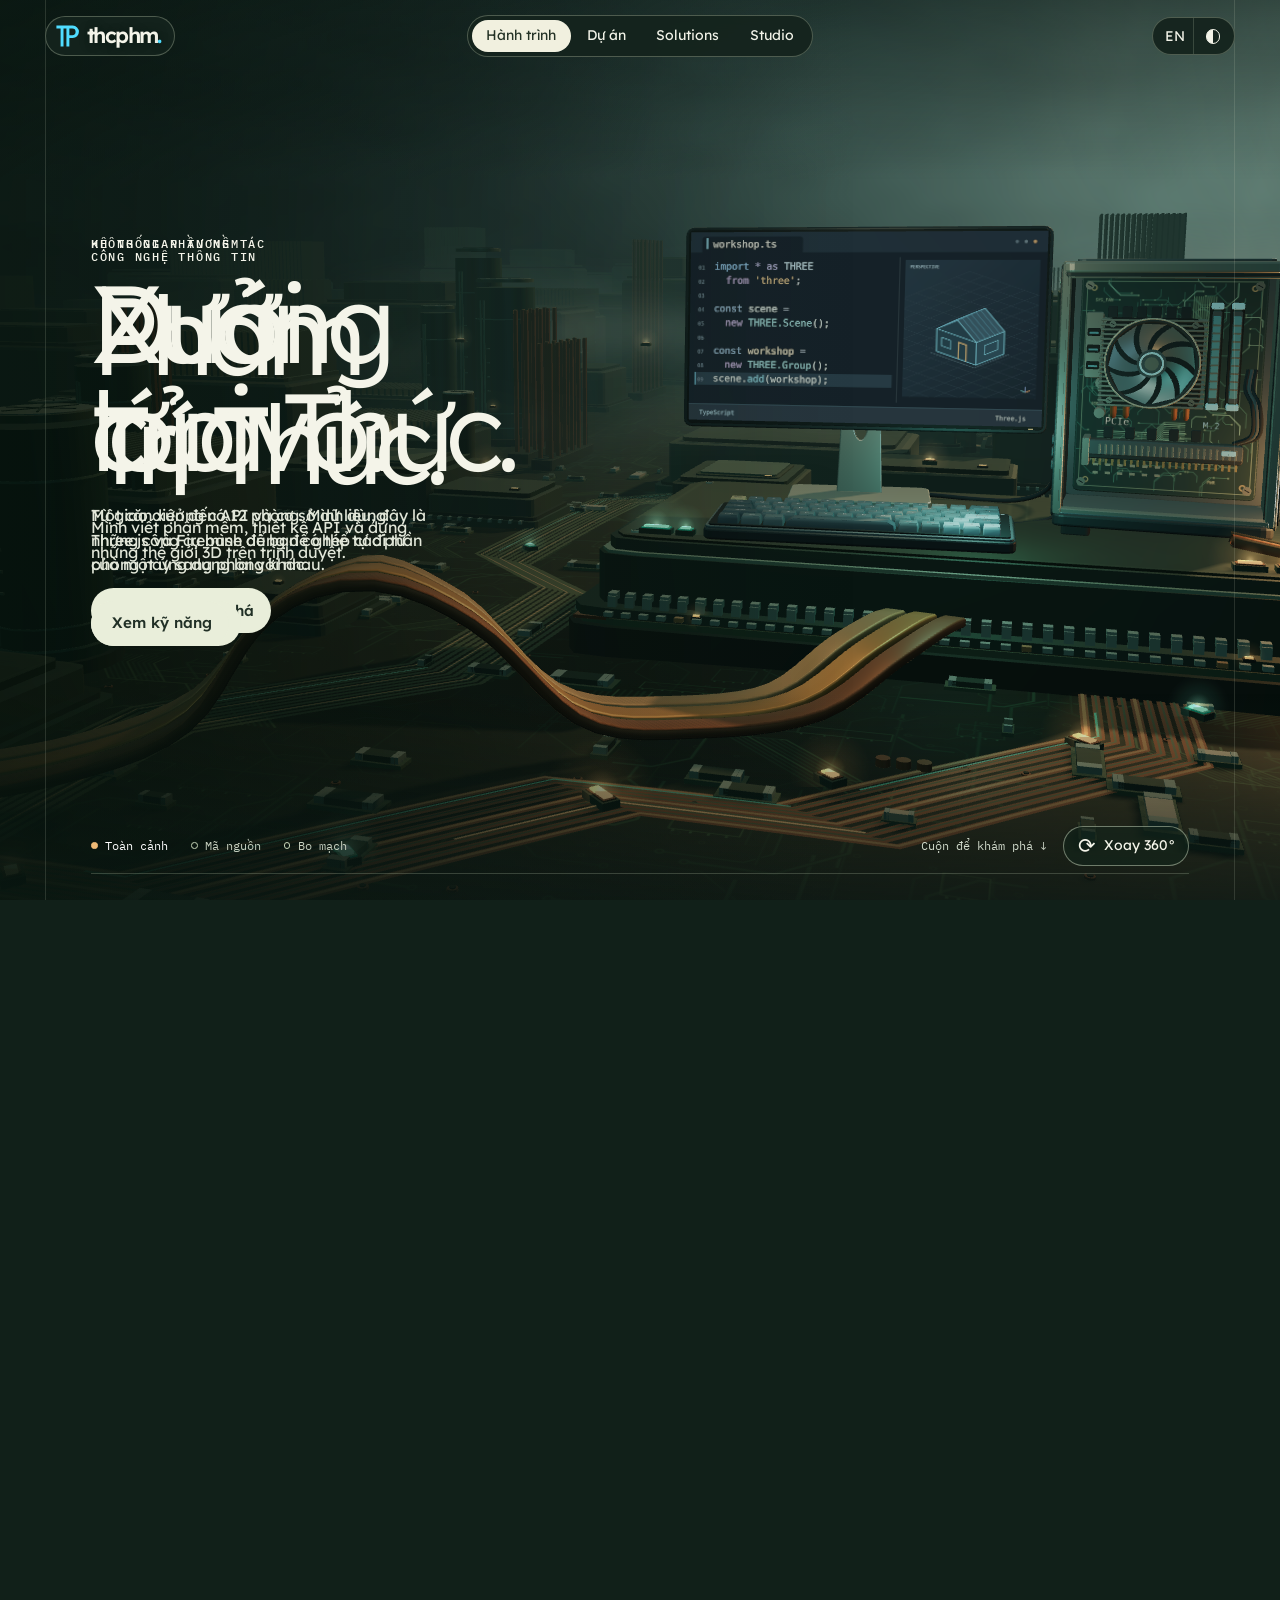
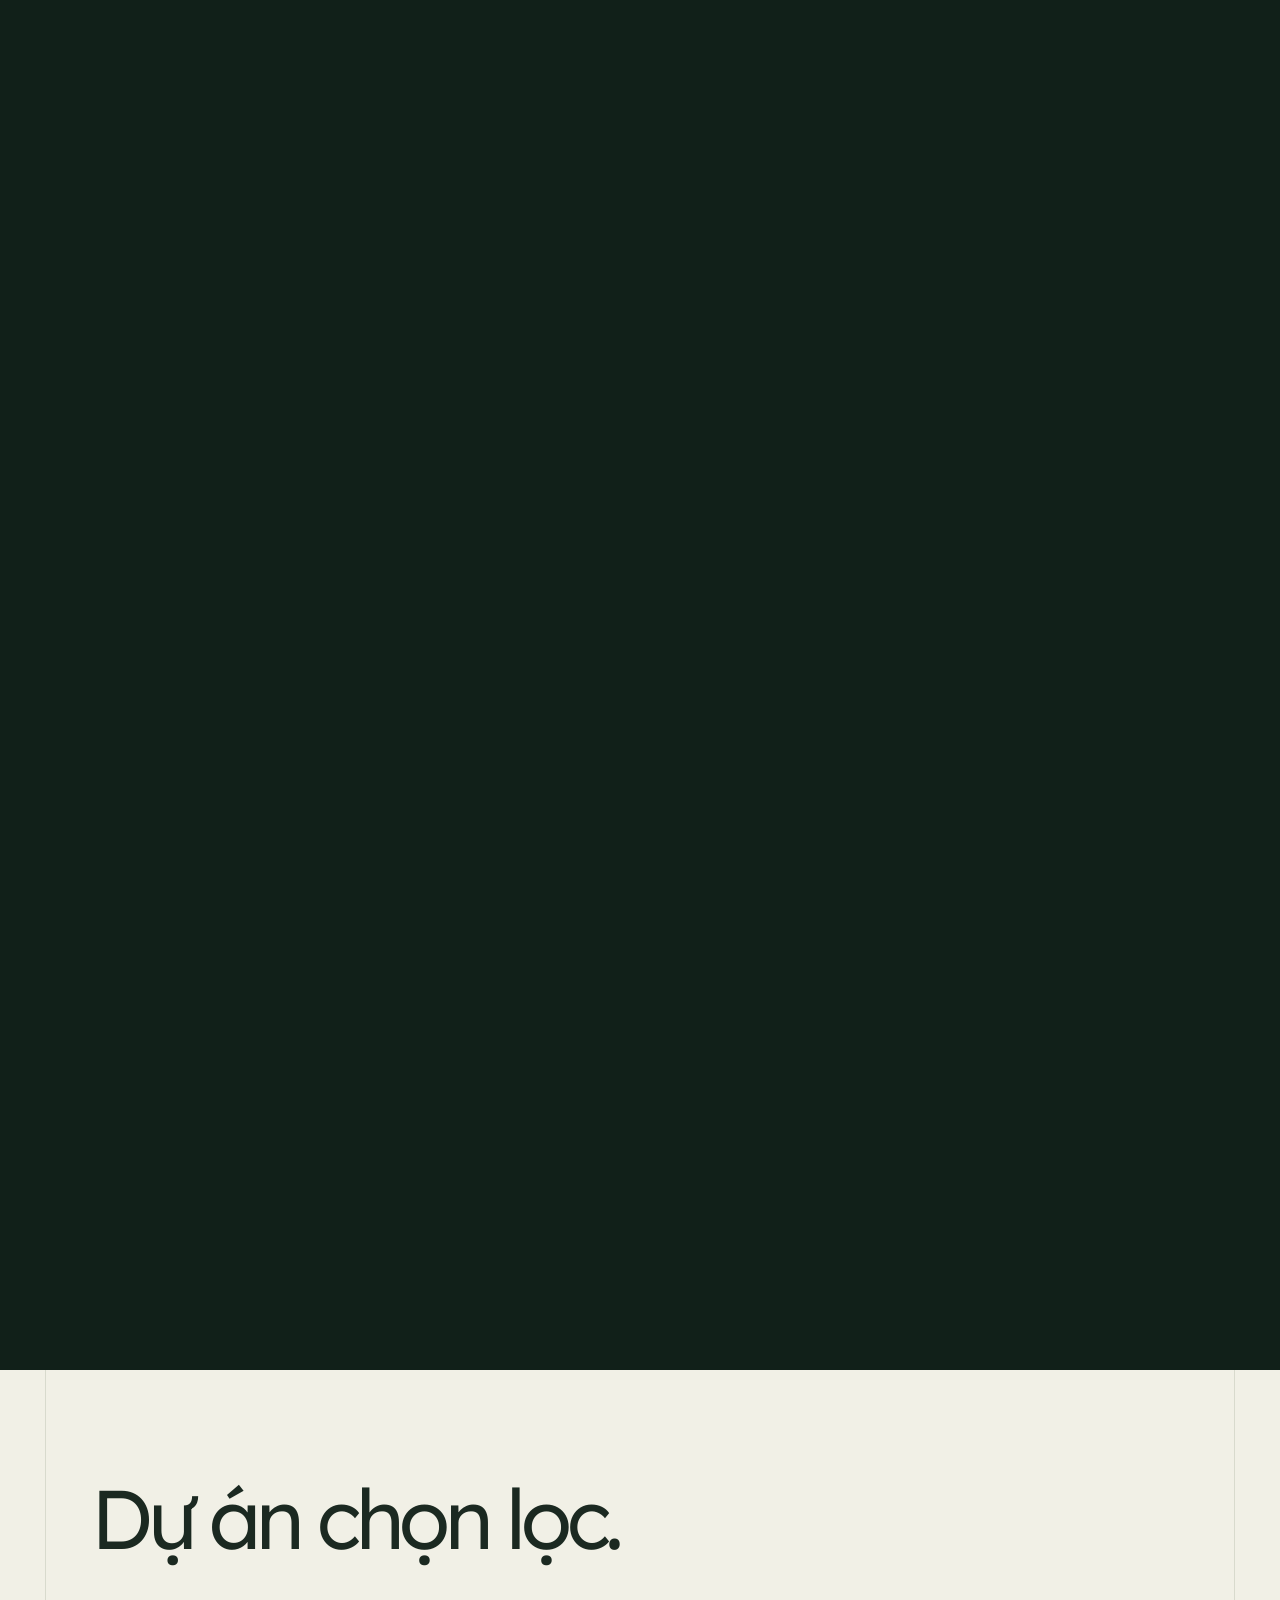
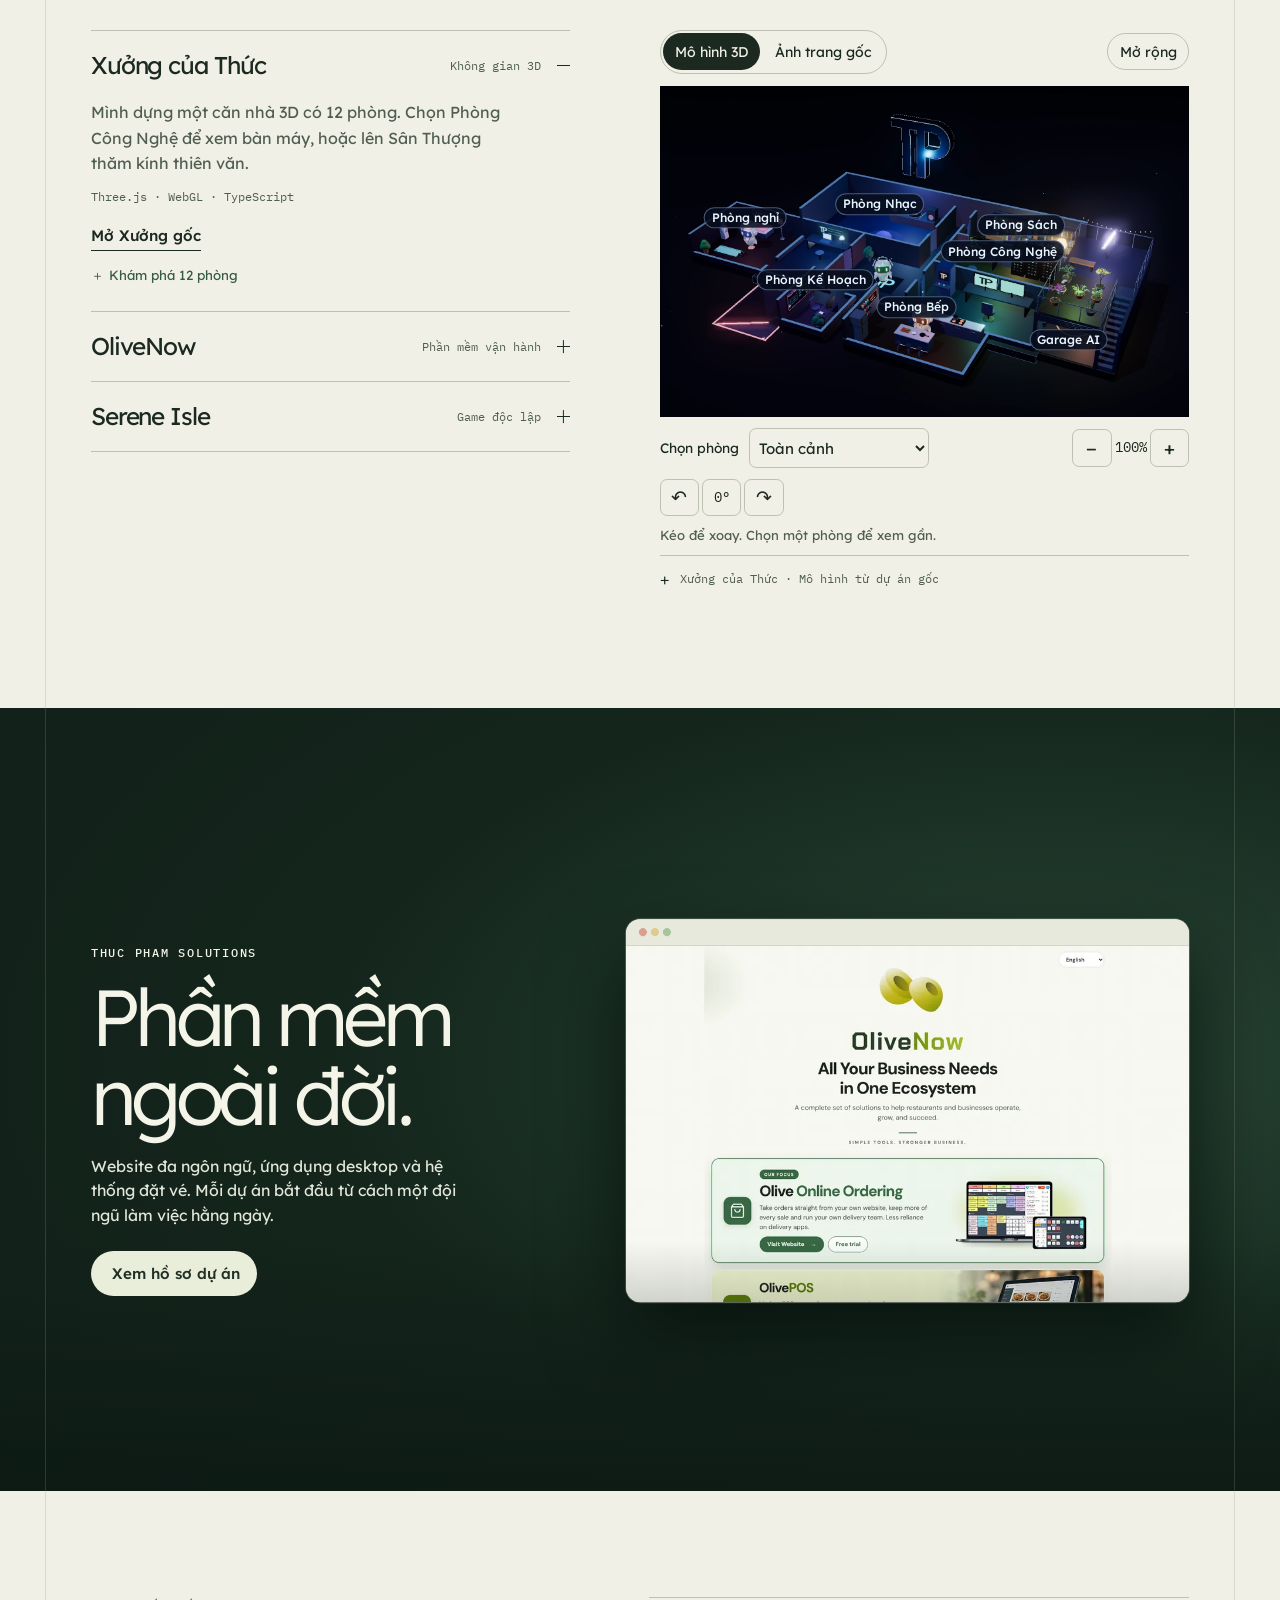
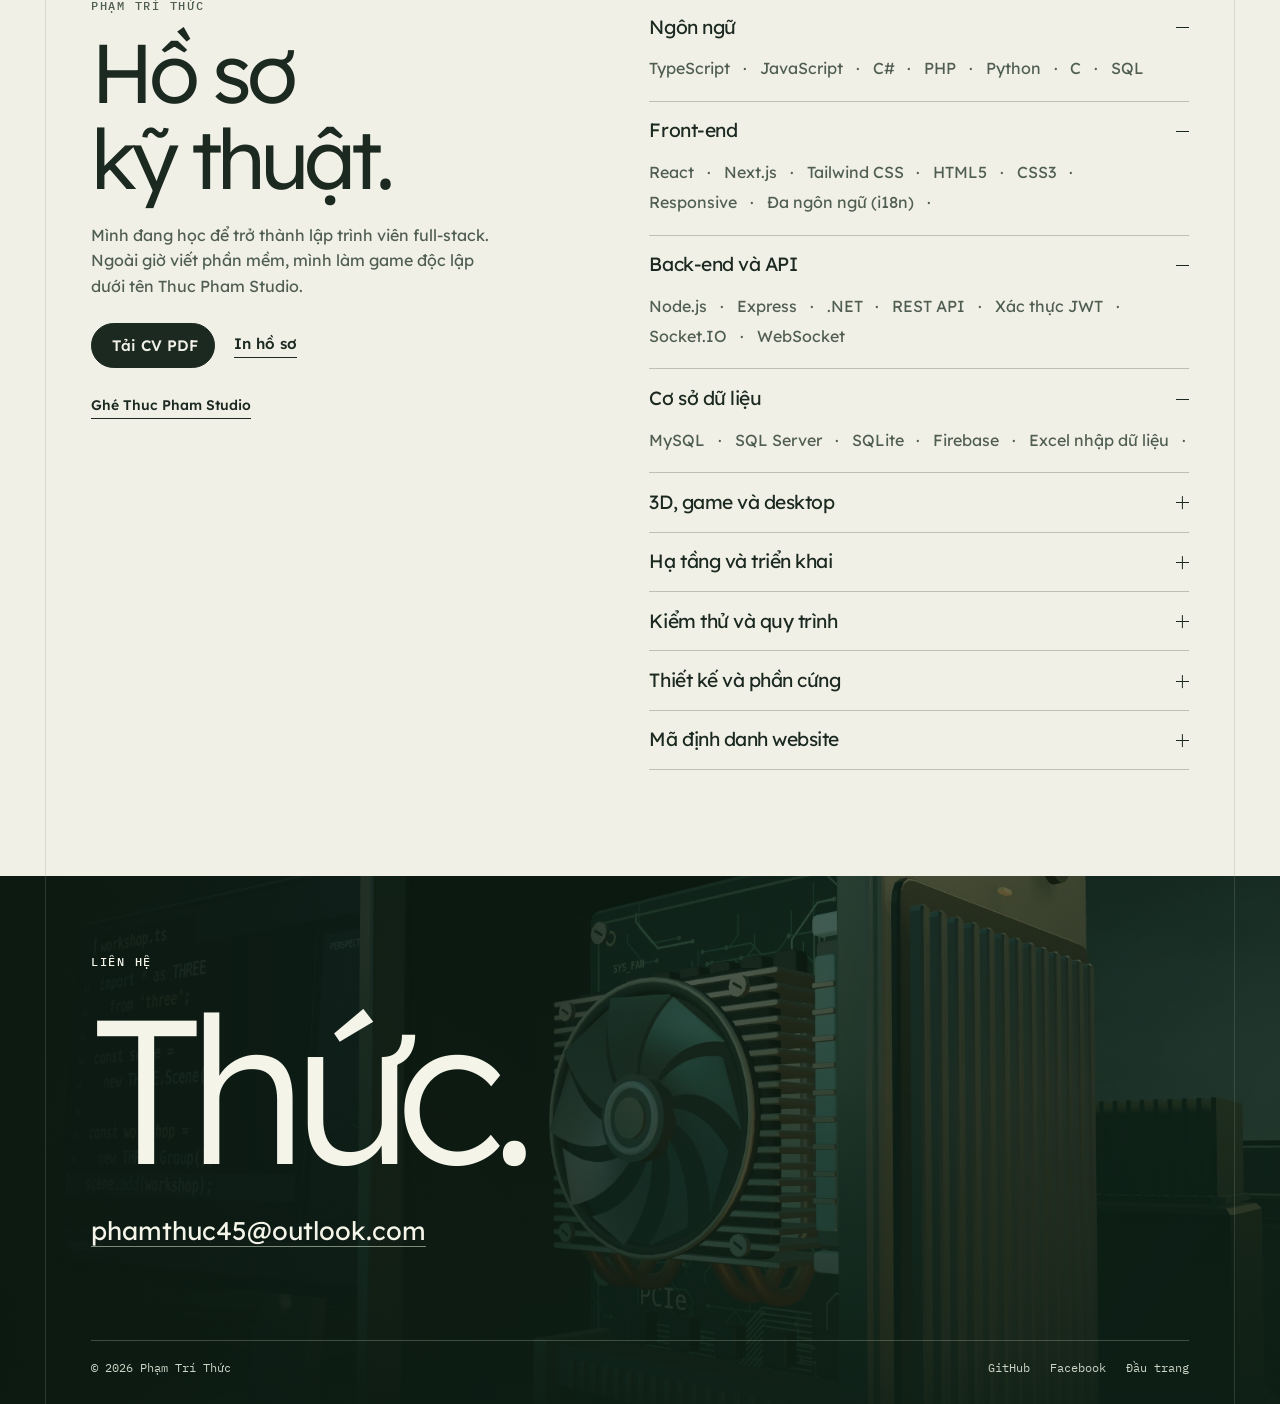
==== commit 012ba961: "Mở sẵn Xưởng của Thức ở mục Dự án chọn lọc OliveNow trở lại đóng mặc định; 4 nhóm kỹ năng chính vẫn " ====
--- a/index.html
+++ b/index.html
@@ -284,7 +284,7 @@
             ><h2><span lang="vi">Dự án chọn lọc.</span><span lang="en">Selected projects.</span></h2></header
           ><div class="exhibit-grid"
             ><div class="entry-list"
-              ><details class="entry" data-specimen="workshop" name="selected-projects"
+              ><details class="entry" data-specimen="workshop" name="selected-projects" open
                 ><summary
                   ><span class="entry-title">Xưởng của Thức</span
                   ><span class="entry-kind"
@@ -335,7 +335,7 @@
                     ></details
                   ></div
                 ></details
-              ><details class="entry" data-specimen="ecosystem" name="selected-projects" open
+              ><details class="entry" data-specimen="ecosystem" name="selected-projects"
                 ><summary
                   ><span class="entry-title">OliveNow</span
                   ><span class="entry-kind"
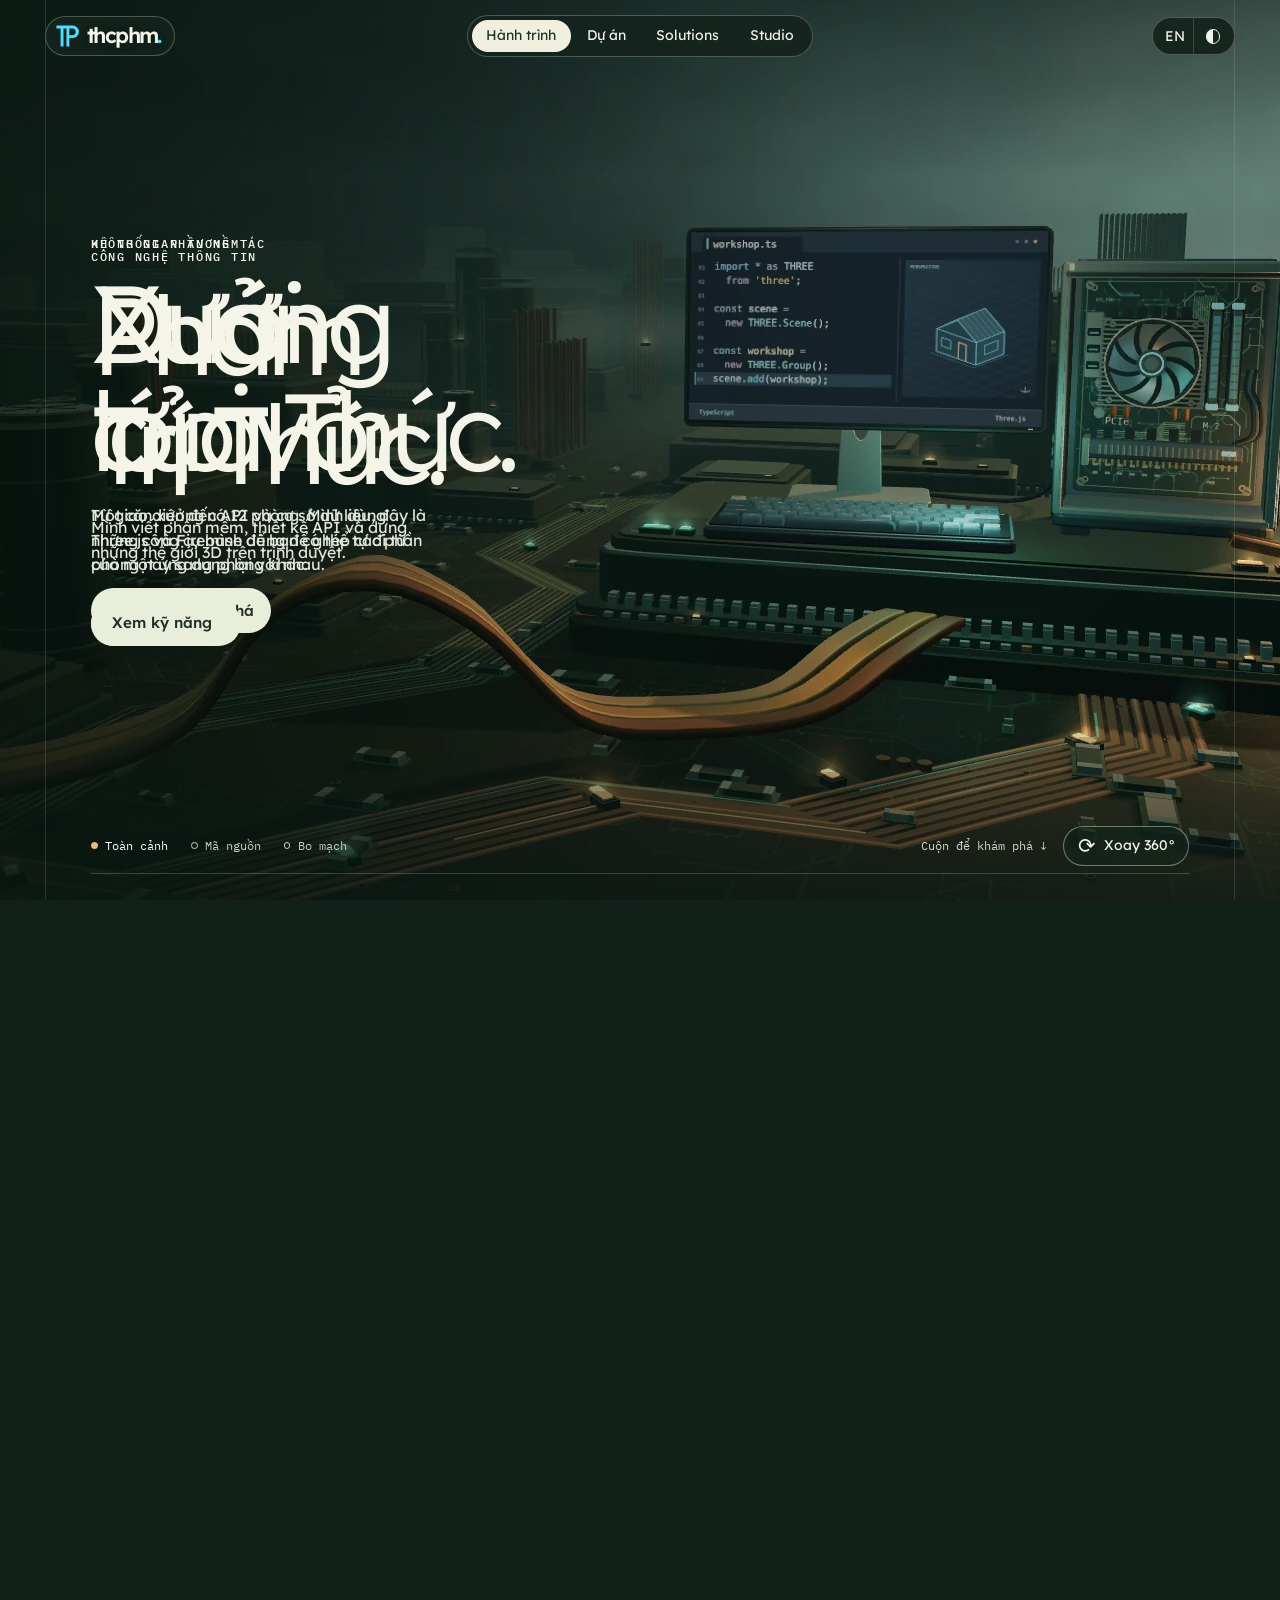
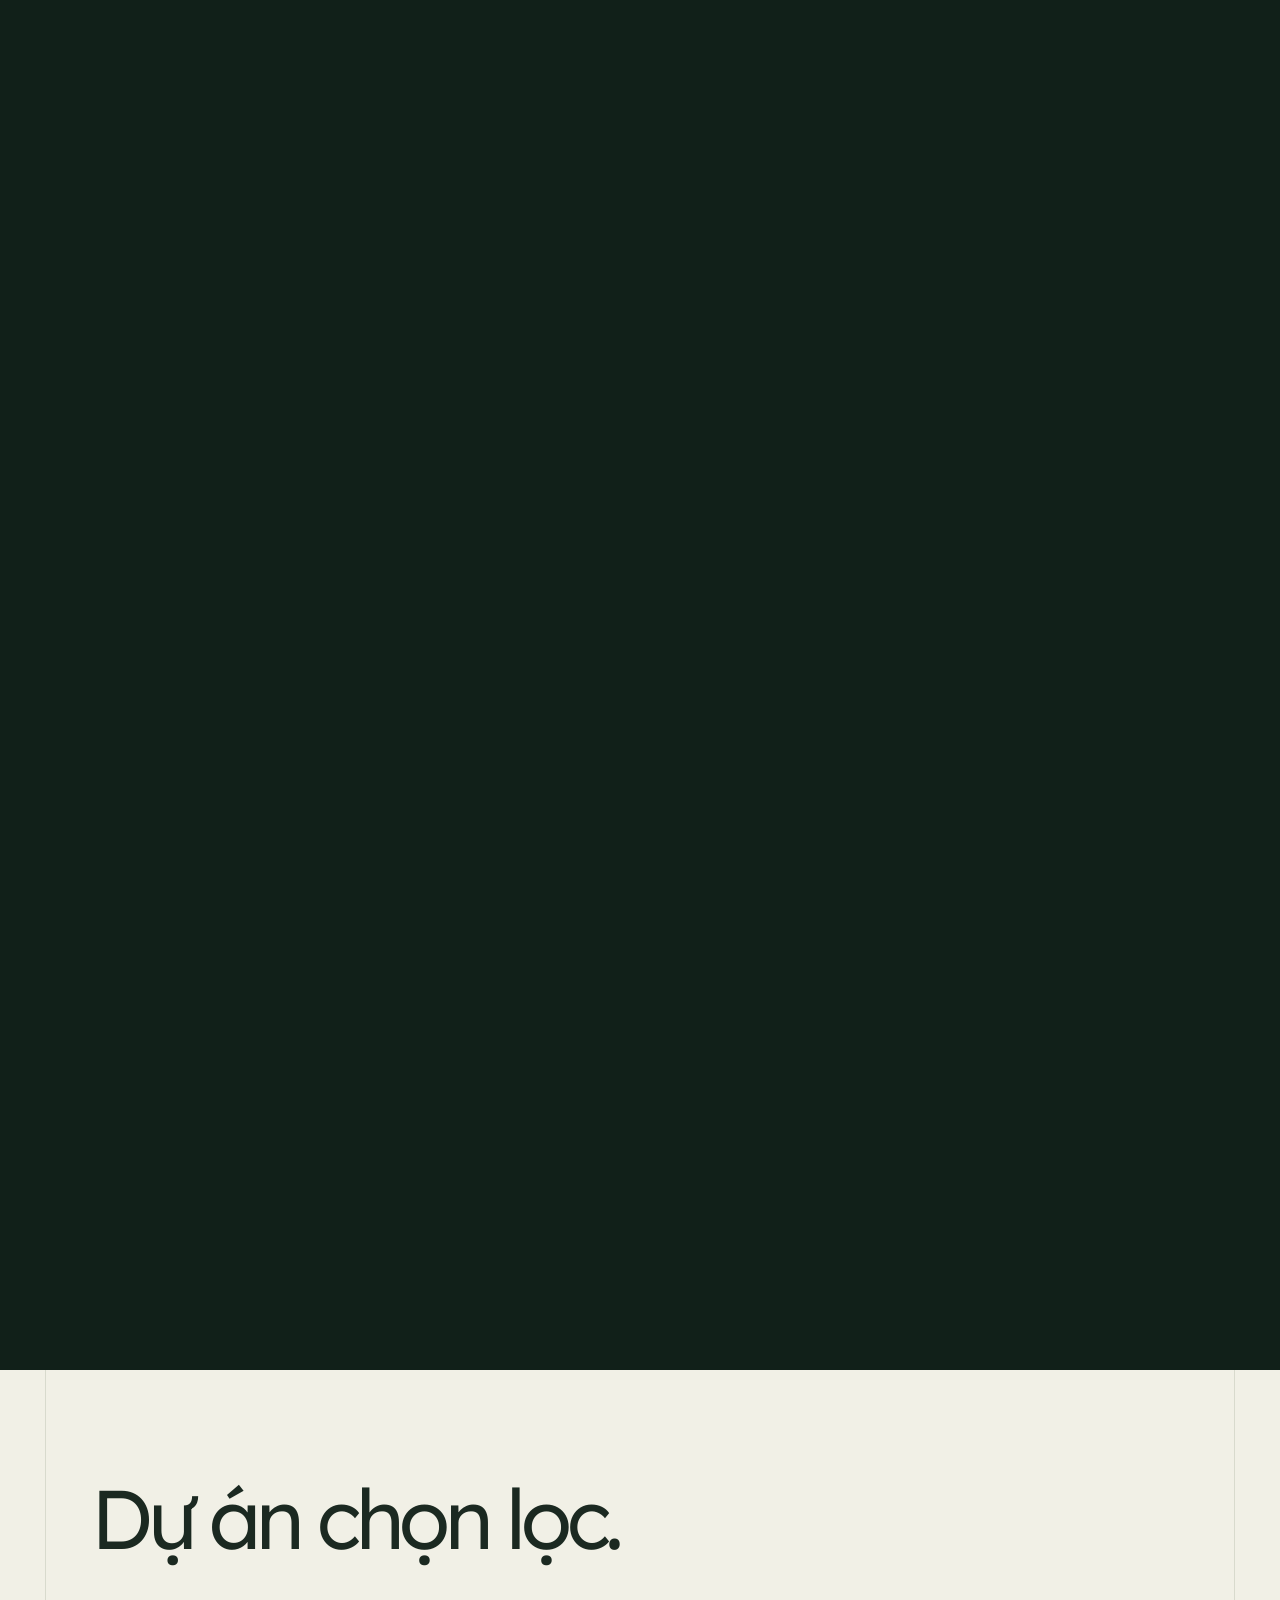
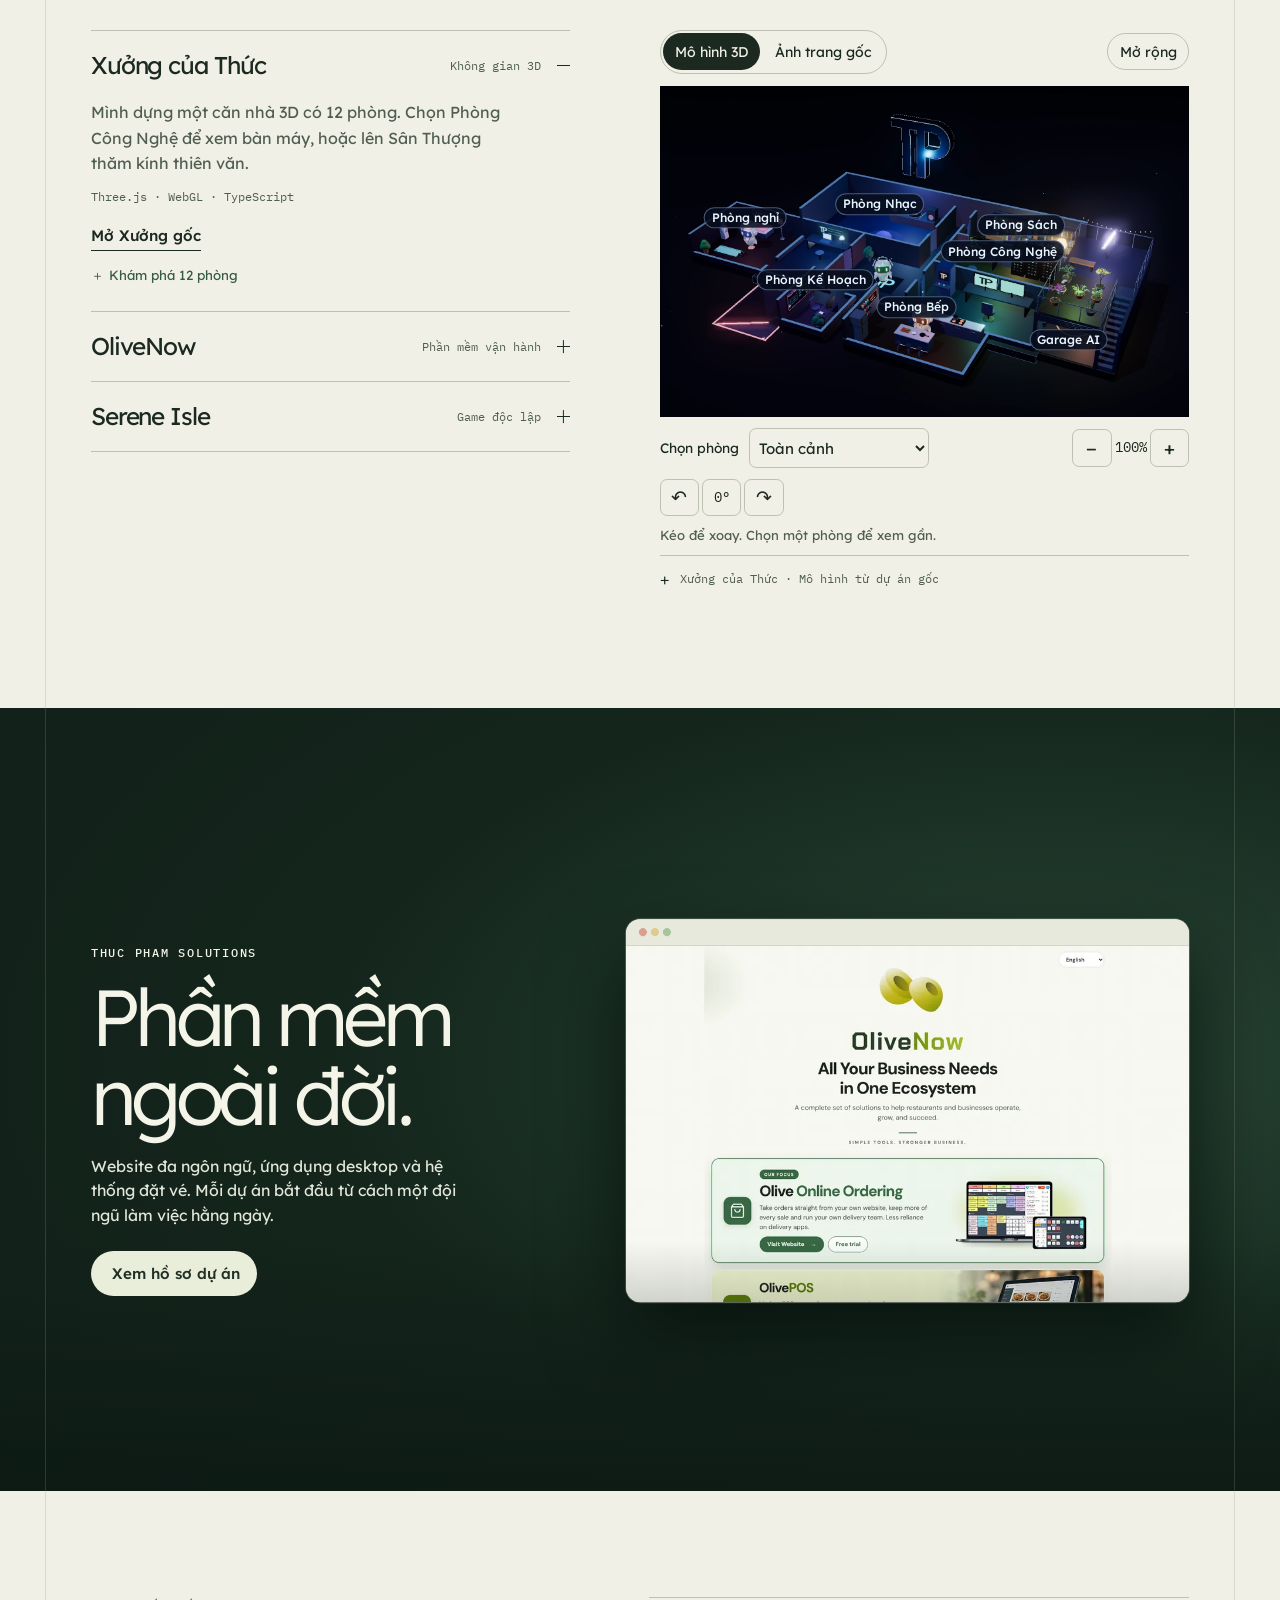
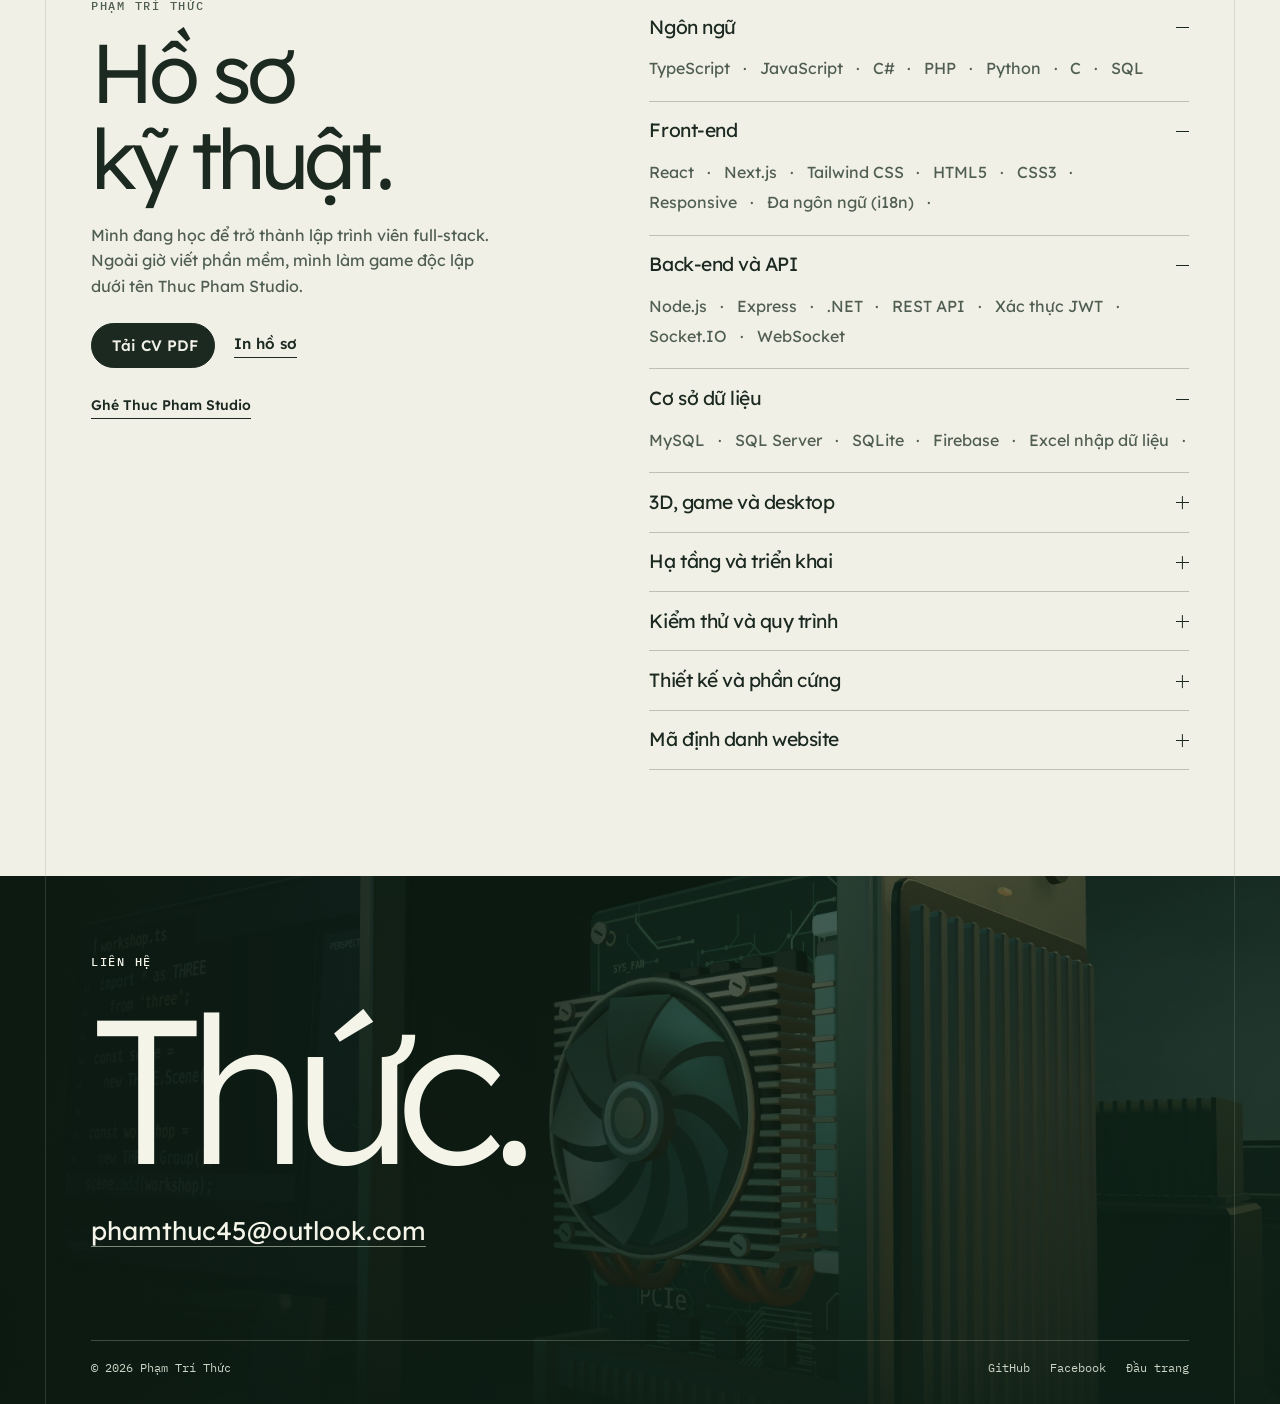
==== commit 7b0ac6f8: "Chạy cảnh 3D đầu trang trong Web Worker, giảm độ phân giải khi cuộn Cảnh 3D đầu trang tải Three.js, " ====
--- a/index.html
+++ b/index.html
@@ -23,13 +23,13 @@
         if (localStorage.getItem("tp-theme") === "dark") document.documentElement.dataset.theme = "dark";
       } catch (e) {}
     </script>
-    <link rel="icon" href="/assets/field/tp-mark.svg" /><link rel="stylesheet" href="/assets/field-guide.css?v=tp9" />
+    <link rel="icon" href="/assets/field/tp-mark.svg" /><link rel="stylesheet" href="/assets/field-guide.css?v=tp11" />
     <script defer src="/script.js?v=field-4"></script
-    ><script defer src="/assets/field-guide.js?v=tp5"></script
+    ><script defer src="/assets/field-guide.js?v=tp7"></script
     ><script data-goatcounter="https://thcphm.goatcounter.com/count" async src="//gc.zgo.at/count.js"></script
     ><link rel="stylesheet" href="/assets/workshop-viewer.css?v=6" /><script
       defer
-      src="/assets/workshop-viewer.js?v=6"
+      src="/assets/workshop-viewer.js?v=9"
     ></script
   ></head>
   <body id="top" class="page-home"
--- a/assets/field-guide.css
+++ b/assets/field-guide.css
@@ -2112,3 +2112,64 @@
   min-height: 100vh;
   min-height: 100svh;
 }
+/* Phones: readable labels and finger-sized tap targets (at least ~40px tall) */
+@media (max-width: 700px) {
+  .case-record .node-kind,
+  .case-record .live,
+  .case-record .internal {
+    font-size: 0.7rem;
+  }
+}
+@media (max-width: 700px), (pointer: coarse) {
+  .source-shot summary,
+  .room-index summary,
+  .project-sample summary {
+    display: flex;
+    align-items: center;
+    min-height: 2.6rem;
+  }
+  .room-index .rooms {
+    gap: 0.45rem;
+  }
+  .room-index .rooms li::after {
+    content: none;
+  }
+  .room-index .rooms li button {
+    min-height: 2.4rem;
+    padding: 0 0.85rem;
+    border: 1px solid var(--line);
+    border-radius: 99rem;
+    text-decoration: none;
+  }
+  .end-line a {
+    display: inline-flex;
+    align-items: center;
+    min-height: 2.6rem;
+  }
+  .mail {
+    display: inline-block;
+    padding-block: 0.55rem 0.2rem;
+  }
+  .sample-puzzle label {
+    display: inline-flex;
+    align-items: center;
+    min-height: 2.6rem;
+  }
+  .sample-puzzle input[type="checkbox"] {
+    width: 1.25rem;
+    height: 1.25rem;
+  }
+}
+@media (max-width: 700px), (pointer: coarse) {
+  /* Bigger invisible hit area for underlined text links, without moving the underline */
+  .textlink,
+  .rescan {
+    position: relative;
+  }
+  .textlink::before,
+  .rescan::before {
+    content: "";
+    position: absolute;
+    inset: -0.5rem -0.25rem;
+  }
+}
